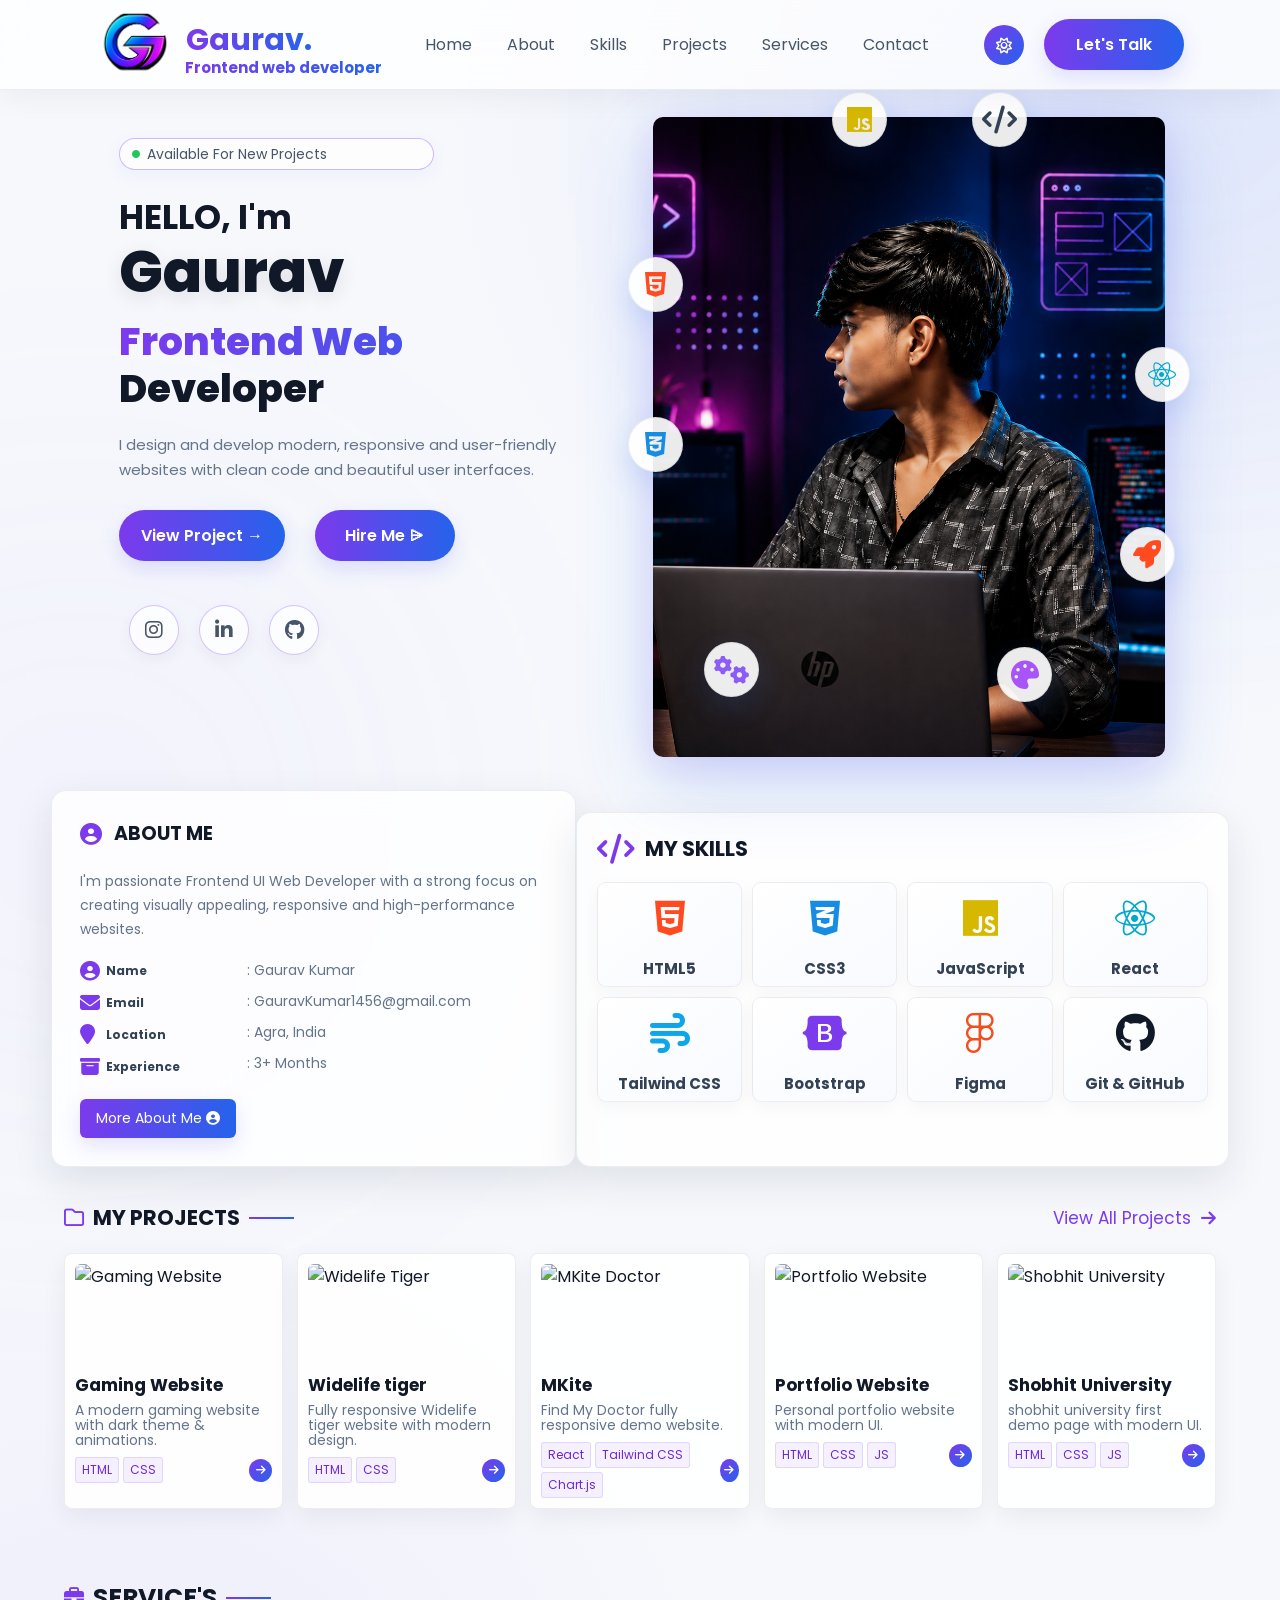
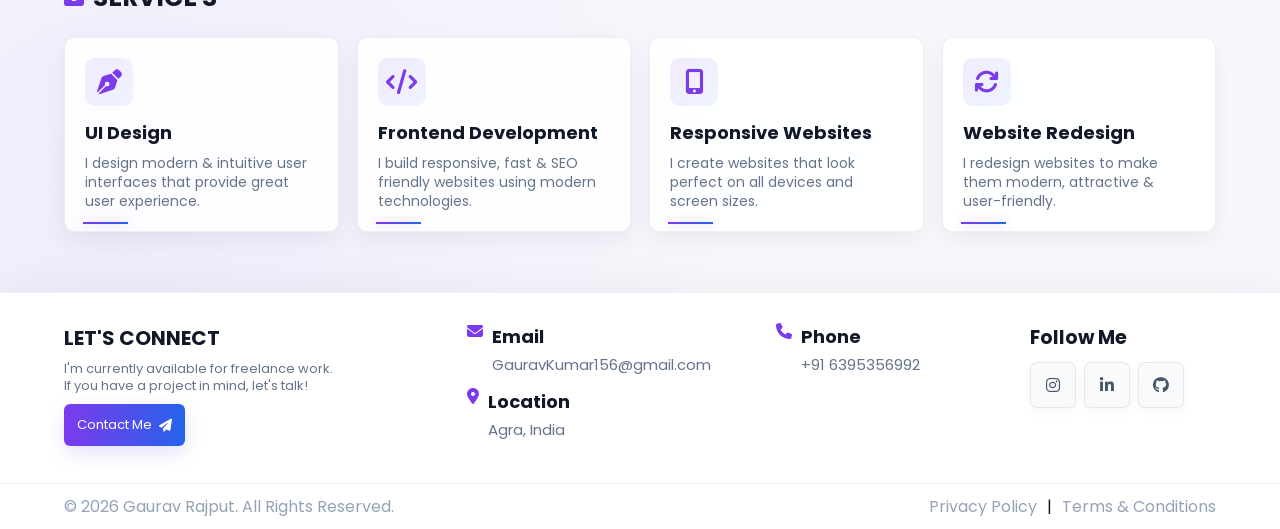
==== moon.html @ ec01df03 "GAURAV" ====
<!DOCTYPE html>
<html lang="en">

<head>
    <meta charset="UTF-8">

    <meta name="viewport" content="width=device-width, initial-scale=1.0">

    <title>moon</title>

    <!-- Font Awesome -->
    <link rel="stylesheet" href="https://cdnjs.cloudflare.com/ajax/libs/font-awesome/6.7.2/css/all.min.css">

    <!-- Google Font -->
    <link rel="preconnect" href="https://fonts.googleapis.com">
    <link rel="preconnect" href="https://fonts.gstatic.com" crossorigin>

    <link href="https://fonts.googleapis.com/css2?family=Poppins:wght@300;400;500;600;700;800&display=swap"
        rel="stylesheet">

    <!-- CSS -->
    <link rel="stylesheet" href="moon.css">

</head>

<body>


    <!-- ============= HEADER====================-->

    <header class="header">

        <!-- LOGO -->
        <a href="#home" class="logo">

            <img src="2be7cba1-7e4c-47fa-ab39-fce50b2ce277.png" class="gaurav">

            <span class="hhhh">Gaurav. <br><span style="font-size: 15px;position:absolute;margin-top: 5px;margin-left: -1px;">Frontend web developer</span>

        </a>

        <p class="pp"></p>
        <!-- DESKTOP NAV -->
        <nav class="navbar">

            <a href="#home">Home</a>
            <a href="#about">About</a>
            <a href="#skills">Skills</a>
            <a href="#projects">Projects</a>
            <a href="#services">Services</a>
            <a href="#contact">Contact</a>

        </nav>


        <!-- HEADER RIGHT -->
        <div class="header-right">

            <a class="moonfaa" href="index.html"><i class="fa-regular fa-sun"></i></a>

            <a class="hatbtn talk-btn" href="https://mail.google.com/mail/u/0/#sent?compose=new">
                Let's Talk
            </a>


            <!-- CSS ONLY MENU -->

            <input type="checkbox" id="menu-toggle">


            <label for="menu-toggle" class="menu-icon">

                <i class="fa-solid fa-bars"></i>

            </label>


            <!-- MOBILE MENU -->

            <div class="mobile-menu">

                <a href="#home">
                    <i class="fa-solid fa-house"></i>
                    <span class="mmm">Home</span>
                </a>

                <a href="#about">
                    <i class="fa-solid fa-user"></i>
                    <span class="mmm"> About</span>
                </a>

                <a href="#skills">
                    <i class="fa-solid fa-code"></i>
                    <span class="mmm">Skills</span>
                </a>

                <a href="#projects">
                    <i class="fa-solid fa-folder"></i>
                    <span class="mmm">Projects</span>
                </a>

                <a href="#services">
                    <i class="fa-solid fa-briefcase"></i>
                    <span class="mmm">Services</span>
                </a>

                <a href="#contact">
                    <i class="fa-solid fa-envelope"></i>
                    <span class="mmm">Contact</span>
                </a>

            </div>

        </div>

    </header>



    <!-- =====================================================
         MAIN
    ====================================================== -->

    <main>


        <!-- =================================================
             HERO
        ================================================== -->

        <section class="prob" id="home">

            <div class="hero-content">


                <div class="badge">

                    <i class="fa-solid fa-circle"></i>

                    Available For New Projects

                </div>


                <h2 class="hello">
                    HELLO, I'm
                </h2>


                <h1 class="hero-name">
                    Gaurav
                </h1>


                <h2 class="hero-role">
                    Frontend Web
                </h2>


                <h1 class="hero-developer">
                    Developer
                </h1>


                <p class="hero-description">

                    I design and develop modern, responsive
                    and user-friendly websites with clean code
                    and beautiful user interfaces.

                </p>


                <!-- BUTTONS -->

                <div class="two-btn">

                    <a href="#projects" class="talk-btn">

                        View Project →

                    </a>


                    <a href="#contact" class="talk-btn">

                        Hire Me ⩥

                    </a>

                </div>


                <!-- SOCIAL ICONS -->

                <div class="social-icons">


                    <a href="https://www.instagram.com/its__royal__rajput_56" target="_blank" rel="noopener"
                        aria-label="Instagram">

                        <i class="fa-brands fa-instagram"></i>

                    </a>


                    <a href="https://www.linkedin.com/in/gaurav-kumar-163bb2405" target="_blank" rel="noopener"
                        aria-label="LinkedIn">

                        <i class="fa-brands fa-linkedin-in"></i>

                    </a>


                    <a href="https://github.com/GauravaKumar56" target="_blank" rel="noopener" aria-label="GitHub">

                        <i class="fa-brands fa-github"></i>

                    </a>

                </div>

            </div>



            <!-- HERO IMAGE -->

            <div class="hero-image">

                <img src="ChatGPT Image Aug 6, 2026, 09_06_28 PM.png" alt="Gaurav">

                <div class="image-box">

                    <i class="fa-brands fa-html5 icon html"></i>

                    <i class="fa-brands fa-css3-alt icon css"></i>

                    <i class="fa-brands fa-js icon js"></i>

                    <i class="fa-brands fa-react icon react"></i>

                    <i class="fa-solid fa-code icon code"></i>

                    <i class="fa-solid fa-gears icon gear"></i>

                    <i class="fa-solid fa-rocket icon rocket"></i>

                    <i class="fa-solid fa-palette icon palette"></i>

                </div>

            </div>

        </section>



        <!-- =================================================
             ABOUT
        ================================================== -->

        <section class="about-section" id="about">


            <div class="about">

                <i class="fa fa-user-circle" aria-hidden="true">
                </i>

                <h2 style="font-size: 19px;">
                    ABOUT ME
                </h2>

            </div>


            <p class="about-description" style="font-size: 14px;">

                I'm passionate Frontend UI Web Developer with a
                strong focus on creating visually appealing,
                responsive and high-performance websites.

            </p>


            <div class="about-details">


                <!-- LABELS -->

                <div class="about-labels">


                    <div class="hh">

                        <i class="fa fa-user-circle"></i>

                        <h4>Name</h4>

                    </div>


                    <div class="hh">

                        <i class="fa fa-envelope"></i>

                        <h4>Email</h4>

                    </div>


                    <div class="hh">

                        <i class="fa fa-map-marker"></i>

                        <h4>Location</h4>

                    </div>


                    <div class="hh">

                        <i class="fa fa-archive"></i>

                        <h4>Experience</h4>

                    </div>

                </div>



                <!-- VALUES -->

                <div class="about-values">

                    <p style="font-size: 14px; margin-left: 10px;">: Gaurav Kumar</p>

                    <p style="font-size: 14px; margin-left: 10px;">: GauravKumar1456@gmail.com</p>

                    <p style="font-size: 14px; margin-left: 10px;">: Agra, India</p>

                    <p style="font-size: 14px; margin-left: 10px;">: 3+ Months</p>

                </div>

            </div>


            <button class="btnpp">

                More About Me

                <i class="fa fa-user-circle" aria-hidden="true">
                </i>

            </button>

        </section>



        <!-- =================================================
             SKILLS
        ================================================== -->

        <section class="skills-section" id="skills">


            <div class="skills-title">

                <i class="fa-solid fa-code"></i>

                <h2>
                    MY SKILLS
                </h2>

            </div>


            <div class="skills-grid">


                <!-- HTML -->

                <div class="skill-card">

                    <div class="skill-logo html">

                        <i class="fa-brands fa-html5"></i>

                    </div>

                    <h3>HTML5</h3>

                </div>



                <!-- CSS -->

                <div class="skill-card">

                    <div class="skill-logo css">

                        <i class="fa-brands fa-css3-alt"></i>

                    </div>

                    <h3>CSS3</h3>

                </div>



                <!-- JAVASCRIPT -->

                <div class="skill-card">

                    <div class="skill-logo javascript">

                        <i class="fa-brands fa-js"></i>

                    </div>

                    <h3>JavaScript</h3>

                </div>



                <!-- REACT -->

                <div class="skill-card">

                    <div class="skill-logo reactss">

                        <i class="fa-brands fa-react"></i>

                    </div>

                    <h3>React</h3>

                </div>



                <!-- TAILWIND -->

                <div class="skill-card">

                    <div class="skill-logo tailwind">

                        <i class="fa-solid fa-wind"></i>

                    </div>

                    <h3>Tailwind CSS</h3>

                </div>



                <!-- BOOTSTRAP -->

                <div class="skill-card">

                    <div class="skill-logo bootstrap">

                        <i class="fa-brands fa-bootstrap"></i>

                    </div>

                    <h3>Bootstrap</h3>

                </div>



                <!-- FIGMA -->

                <div class="skill-card">

                    <div class="skill-logo figma">

                        <i class="fa-brands fa-figma"></i>

                    </div>

                    <h3>Figma</h3>

                </div>



                <!-- GITHUB -->

                <div class="skill-card">

                    <div class="skill-logo github">

                        <i class="fa-brands fa-github"></i>

                    </div>

                    <h3>Git &amp; GitHub</h3>

                </div>

            </div>

        </section>



        <!-- =================================================
             PROJECTS
        ================================================== -->

        <section class="projects-section" id="projects">


            <div class="projects-header">


                <div class="projects-title">

                    <i class="fa-regular fa-folder"></i>

                    <h2>
                        MY PROJECTS
                    </h2>

                    <span></span>

                </div>


                <a href="#" class="view-all">

                    View All Projects

                    <i class="fa-solid fa-arrow-right"></i>

                </a>

            </div>



            <div class="projects-container">


                <!-- PROJECT 1 -->

                <div class="project-card">

                    <div class="project-image">

                        <img src="gaming.jpg" alt="Gaming Website">

                    </div>

                    <h3>
                        Gaming Website
                    </h3>

                    <p>
                        A modern gaming website with dark
                        theme &amp; animations.
                    </p>


                    <div class="project-footer">

                        <div class="project-tags">

                            <span>HTML</span>
                            <span>CSS</span>

                        </div>


                        <a href="#" class="project-btn">

                            <i class="fa-solid fa-arrow-right"></i>

                        </a>

                    </div>

                </div>



                <!-- PROJECT 2 -->

                <div class="project-card">

                    <div class="project-image">

                        <img src="WidelifeTiger.jpg" alt="Widelife Tiger">

                    </div>

                    <h3>
                        Widelife tiger
                    </h3>

                    <p>
                        Fully responsive Widelife tiger website with modern
                        design.
                    </p>


                    <div class="project-footer">

                        <div class="project-tags">

                            <span>HTML</span>
                            <span>CSS</span>

                        </div>


                        <a href="#" class="project-btn">

                            <i class="fa-solid fa-arrow-right"></i>

                        </a>

                    </div>

                </div>



                <!-- PROJECT 3 -->

                <div class="project-card">

                    <div class="project-image">

                        <img src="admin.jpg" alt="  MKite Doctor">

                    </div>

                    <h3>
                        MKite
                    </h3>

                    <p>
                        Find My Doctor fully responsive demo website.
                    </p>


                    <div class="project-footer">

                        <div class="project-tags">

                            <span>React</span>
                            <span>Tailwind CSS</span>
                            <span>Chart.js</span>

                        </div>


                        <a href="#" class="project-btn">

                            <i class="fa-solid fa-arrow-right"></i>

                        </a>

                    </div>

                </div>



                <!-- PROJECT 4 -->

                <div class="project-card">

                    <div class="project-image">

                        <img src="portfolio.jpg" alt="Portfolio Website">

                    </div>

                    <h3>
                        Portfolio Website
                    </h3>

                    <p>
                        Personal portfolio website
                        with modern UI.
                    </p>


                    <div class="project-footer">

                        <div class="project-tags">

                            <span>HTML</span>
                            <span>CSS</span>
                            <span>JS</span>

                        </div>


                        <a href="#" class="project-btn">

                            <i class="fa-solid fa-arrow-right"></i>

                        </a>

                    </div>

                </div>



                <!-- PROJECT 5 -->

                <div class="project-card">

                    <div class="project-image">

                        <img src="landing.jpg" alt="Shobhit University">

                    </div>

                    <h3>
                        Shobhit University
                    </h3>

                    <p>
                        shobhit university first demo page with modern UI.
                    </p>


                    <div class="project-footer">

                        <div class="project-tags">

                            <span>HTML</span>
                            <span>CSS</span>
                            <span>JS</span>

                        </div>


                        <a href="#" class="project-btn">

                            <i class="fa-solid fa-arrow-right"></i>

                        </a>

                    </div>

                </div>

            </div>

        </section>



        <!-- =================================================
             SERVICES
        ================================================== -->

        <section class="services-section" id="services">


            <div class="section-heading">

                <i class="fa-solid fa-briefcase"></i>

                <h2>
                    SERVICE'S
                </h2>

                <span></span>

            </div>



            <div class="services-grid">


                <!-- SERVICE 1 -->

                <div class="service-card">

                    <div class="service-icon">

                        <i class="fa-solid fa-pen-nib"></i>

                    </div>

                    <h3>
                        UI Design
                    </h3>

                    <p>
                        I design modern &amp; intuitive user
                        interfaces that provide great
                        user experience.
                    </p>

                </div>



                <!-- SERVICE 2 -->

                <div class="service-card">

                    <div class="service-icon">

                        <i class="fa-solid fa-code"></i>

                    </div>

                    <h3>
                        Frontend Development
                    </h3>

                    <p>
                        I build responsive, fast &amp; SEO
                        friendly websites using modern
                        technologies.
                    </p>

                </div>



                <!-- SERVICE 3 -->

                <div class="service-card">

                    <div class="service-icon">

                        <i class="fa-solid fa-mobile-screen-button"></i>

                    </div>

                    <h3>
                        Responsive Websites
                    </h3>

                    <p>
                        I create websites that look perfect
                        on all devices and screen sizes.
                    </p>

                </div>



                <!-- SERVICE 4 -->

                <div class="service-card">

                    <div class="service-icon">

                        <i class="fa-solid fa-arrows-rotate"></i>

                    </div>

                    <h3>
                        Website Redesign
                    </h3>

                    <p>
                        I redesign websites to make them
                        modern, attractive &amp; user-friendly.
                    </p>

                </div>

            </div>

        </section>

    </main>



    <!-- =====================================================
         FOOTER
    ====================================================== -->

    <footer class="footer" id="contact">


        <div class="footer-container">


            <!-- ABOUT -->

            <div class="footer-about">

                <h3>
                    LET'S CONNECT
                </h3>

                <p>

                    I'm currently available for freelance work.

                    <br>

                    If you have a project in mind, let's talk!

                </p>


                <a href="mailto:GauravKumar0056@gmail.com" class="contact-btn">

                    Contact Me

                    <i class="fa-solid fa-paper-plane"></i>

                </a>

            </div>



            <!-- EMAIL + LOCATION -->

            <div class="footer-info">


                <div class="footer-item">

                    <i class="fa-solid fa-envelope"></i>

                    <div>

                        <h4>
                            Email
                        </h4>

                        <p>
                            GauravKumar156@gmail.com
                        </p>

                    </div>

                </div>



                <div class="footer-item">

                    <i class="fa-solid fa-location-dot"></i>

                    <div>

                        <h4>
                            Location
                        </h4>

                        <p>
                            Agra, India
                        </p>

                    </div>

                </div>

            </div>



            <!-- PHONE -->

            <div class="footer-info">

                <div class="footer-item">

                    <i class="fa-solid fa-phone"></i>

                    <div>

                        <h4>
                            Phone
                        </h4>

                        <p>
                            +91 6395356992
                        </p>

                    </div>

                </div>

            </div>



            <!-- SOCIAL -->

            <div class="footer-social">

                <h4>
                    Follow Me
                </h4>


                <div class="social-links">


                    <a href="https://www.instagram.com/its__royal__rajput_56" target="_blank" rel="noopener"
                        aria-label="Instagram">

                        <i class="fa-brands fa-instagram"></i>

                    </a>


                    <a href="https://www.linkedin.com/in/gaurav-kumar-163bb2405" target="_blank" rel="noopener"
                        aria-label="LinkedIn">

                        <i class="fa-brands fa-linkedin-in"></i>

                    </a>


                    <a href="https://github.com/GauravaKumar56" target="_blank" rel="noopener" aria-label="GitHub">

                        <i class="fa-brands fa-github"></i>

                    </a>

                </div>

            </div>

        </div>



        <!-- FOOTER BOTTOM -->

        <div class="footer-bottom">

            <p>
                © 2026 Gaurav Rajput. All Rights Reserved.
            </p>


            <div>

                <a href="#">
                    Privacy Policy
                </a>

                <span>|</span>

                <a href="#">
                    Terms &amp; Conditions
                </a>

            </div>

        </div>

    </footer>


</body>

</html>
---- moon.css ----
/* =========================================================
    RESET
 ========================================================= */

* {
    margin: 0;
    padding: 0;
    box-sizing: border-box;
    font-family: "Poppins", sans-serif;
}

html {
    scroll-behavior: smooth;
}

body {
    width: 100%;
    min-width: 0;
    overflow-x: hidden;
    margin-top: 90px;

    background:
        radial-gradient(
            circle at 85% 5%,
            rgba(99, 102, 241, 0.10),
            transparent 28%
        ),
        radial-gradient(
            circle at 10% 85%,
            rgba(139, 92, 246, 0.08),
            transparent 28%
        ),
        #f6f8fc;

    color: #111827;
}


/* =========================================================
   PREMIUM BACKGROUND GLOW
 ========================================================= */

body::before {
    content: "";

    position: fixed;

    width: 500px;
    height: 500px;

    background: #60a5fa;

    filter: blur(180px);

    opacity: .12;

    top: -180px;
    right: -150px;

    z-index: -1;

    pointer-events: none;
}

body::after {
    content: "";

    position: fixed;

    width: 400px;
    height: 400px;

    background: #a78bfa;

    filter: blur(180px);

    opacity: .10;

    left: -120px;
    bottom: -120px;

    z-index: -1;

    pointer-events: none;
}


/* =========================================================
   HEADER
 ========================================================= */

header,
.header {
    width: 100%;
    height: 90px;

    display: flex;
    align-items: center;

    position: fixed;

    top: 0;
    left: 0;

    padding: 0 7.5%;

    background: rgba(255, 255, 255, .78);

    backdrop-filter: blur(22px);
    -webkit-backdrop-filter: blur(22px);

    border-bottom:
        1px solid rgba(15, 23, 42, .07);

    box-shadow:
        0 8px 30px rgba(15, 23, 42, .05);

    z-index: 9999;
}


/* =========================================================
   LOGO
 ========================================================= */

.logo {
    display: flex;
    align-items: center;
    flex-shrink: 0;
    text-decoration: none;
}

.logo img {
    width: 80px;
    height: 80px;
    object-fit: contain;
    border-radius: 50%;
    display: block;
}

.logo h2,
.logo span {
    margin-left: 10px;
    margin-top: -10px;

    font-size: 30px;
    font-weight: 700;

    line-height: 1;

    white-space: nowrap;

    background:
        linear-gradient(
            90deg,
            #7c3aed,
            #2563eb
        );

    -webkit-background-clip: text;
    -webkit-text-fill-color: transparent;
}


/* =========================================================
   DEVELOPER TEXT
 ========================================================= */

.developer-text {
    position: absolute;

    left: calc(7.5% + 70px);
    top: 54px;

    color: #475569;

    font-size: 17px;

    line-height: 1;

    white-space: nowrap;
}


/* =========================================================
   NAVIGATION
 ========================================================= */

header nav,
.navbar {
    display: flex;
    align-items: center;

    gap: 35px;

    margin-left: auto;
    margin-right: 55px;
}

header nav a,
.navbar a {
    color: #475569;

    text-decoration: none;

    font-size: 16px;

    white-space: nowrap;

    transition: .3s;
}

header nav a:hover,
.navbar a:hover {
    color: #7c3aed;
}


/* =========================================================
   NAV RIGHT
 ========================================================= */

.nav-btn,
.header-right {
    display: flex;
    align-items: center;

    gap: 20px;

    flex-shrink: 0;
}

.header-right i {
    padding: 20px;
}


/* =========================================================
   THEME ICON
 ========================================================= */

.theme-icon {
    width: 30px;
    height: 30px;

    display: flex;
    align-items: center;
    justify-content: center;

    color: #fff;

    background:
        linear-gradient(
            135deg,
            #7c3aed,
            #2563eb
        );

    border-radius: 50%;

    cursor: pointer;

    box-shadow:
        0 6px 18px rgba(99, 102, 241, .25);
}

.fa-sun {
     background:
        linear-gradient(
            135deg,
            #7c3aed,
            #2563eb
        );
        
    border-radius: 50%;
height: 6px;
width: 6px;
    cursor: pointer;
   
    display: flex;
    align-items: center;
    justify-content: center;
    color: white;

}

.moonfaa{
 text-decoration: none;
}


/* =========================================================
   BUTTON
 ========================================================= */

.talk-btn {
    display: inline-flex;

    align-items: center;
    justify-content: center;

    padding: 13px 25px;

    min-width: 140px;

    border-radius: 40px;

    background:
        linear-gradient(
            90deg,
            #7c3aed,
            #2563eb
        );

    color: #fff;

    text-decoration: none;

    font-weight: 600;

    cursor: pointer;

    box-shadow:
        0 8px 20px rgba(99, 102, 241, .18);

    transition:
        transform .35s ease,
        box-shadow .35s ease;
}

.talk-btn:hover {
    transform: translateY(-3px);

    box-shadow:
        0 12px 30px rgba(99, 102, 241, .28);
}


/* =========================================================
   MENU TOGGLE
 ========================================================= */

#menu-toggle {
    display: none;
}


/* =========================================================
   HAMBURGER
 ========================================================= */

.menu-icon {
    display: none;

    width: 34px;
    height: 34px;

    align-items: center;
    justify-content: center;

    color: #334155;

    background: #fff;

    border:
        1px solid rgba(15, 23, 42, .10);

    border-radius: 8px;

    cursor: pointer;

    font-size: 16px;

    box-shadow:
        0 5px 15px rgba(15, 23, 42, .06);

    transition: .3s;
}

.menu-icon:hover {
    color: #7c3aed;

    border-color:
        rgba(124, 58, 237, .30);
}


/* =========================================================
   MOBILE MENU
 ========================================================= */

.mobile-menu {
    display: none;
}


/* =========================================================
   HERO
 ========================================================= */

.prob {
    position: relative;

    width: 100%;

    height: 700px;
    min-height: 700px;

    padding: 92px 7.5% 0;

    overflow: visible;
}

.hero-content {
    position: absolute;

    left: 9.3%;
    top: 48px;

    width: 500px;

    z-index: 5;
}


/* =========================================================
   BADGE
 ========================================================= */

.badge {
    width: 315px;
    height: 32px;

    display: flex;
    align-items: center;

    gap: 7px;

    padding: 0 12px;

    border:
        1px solid rgba(124, 58, 237, .35);

    border-radius: 20px;

    color: #475569;

    background:
        rgba(255, 255, 255, .75);

    box-shadow:
        0 5px 18px rgba(99, 102, 241, .06);

    font-size: 14px;
}

.badge i {
    color: #22c55e;

    font-size: 8px;
}


/* =========================================================
   HERO TEXT
 ========================================================= */

.hero-content .hello {
    margin: 28px 0 0;

    color: #111827;

    font-size: 34px;

    line-height: 1.15;

    font-weight: 700;
}

.hero-content .hero-name {
    margin: 5px 0 0;

    color: #111827;

    font-size: 58px;

    line-height: 1.05;

    font-weight: 800;

    text-shadow:
        0 5px 20px rgba(15, 23, 42, .10);
}

.hero-content .hero-role {
    margin: 18px 0 0;

    font-size: 39px;

    line-height: 1.1;

    font-weight: 800;

    background:
        linear-gradient(
            90deg,
            #7c3aed,
            #2563eb
        );

    -webkit-background-clip: text;
    -webkit-text-fill-color: transparent;
}

.hero-content .hero-developer {
    margin: 4px 0 0;

    color: #111827;

    font-size: 39px;

    line-height: 1.1;

    font-weight: 800;
}

.hero-content .hero-description {
    margin: 22px 0 0;

    max-width: 490px;

    color: #64748b;

    font-size: 15px;

    line-height: 1.65;
}


/* =========================================================
   HERO BUTTONS
 ========================================================= */

.two-btn {
    display: flex;

    align-items: center;

    gap: 30px;

    margin-top: 28px;
}

.two-btn a,
.two-btn button {
    padding: 13px 22px;

    border-radius: 30px;
}


/* =========================================================
   SOCIAL ICONS
 ========================================================= */

.social-icons {
    display: flex;

    gap: 20px;

    margin: 44px 10px 0;
}

.social-icons a {
    width: 50px;
    height: 50px;

    display: flex;

    align-items: center;
    justify-content: center;

    border:
        1.5px solid rgba(124, 58, 237, .30);

    border-radius: 50%;

    color: #475569;

    background:
        rgba(255, 255, 255, .75);

    text-decoration: none;

    font-size: 20px;

    box-shadow:
        0 5px 15px rgba(15, 23, 42, .05);

    transition: .3s;
}

.social-icons a:hover {
    color: #fff;

    background:
        linear-gradient(
            135deg,
            #7c3aed,
            #2563eb
        );

    border-color: transparent;

    transform: translateY(-5px);

    box-shadow:
        0 10px 25px rgba(99, 102, 241, .30);
}


/* =========================================================
   HERO IMAGE
 ========================================================= */

.hero-image {
    position: absolute;

    right: 9%;
    top: 27px;

    width: 40%;
    max-width: 713px;

    height: 640px;

    z-index: 2;

    overflow: visible;
}

.hero-image > img {
    display: block;

    width: 100%;
    height: 100%;

    object-fit: cover;

    border-radius: 10px;

    box-shadow:
        0 25px 80px rgba(37, 99, 235, .20),
        0 10px 35px rgba(124, 58, 237, .12);
}


/* =========================================================
   FLOATING ICON BOX
 ========================================================= */

.hero-image .image-box {
    position: absolute;

    inset: 0;

    width: 100%;
    height: 100%;

    margin: 0;

    pointer-events: none;

    z-index: 3;
}

.hero-image .image-box .icon {
    position: absolute;

    width: 55px;
    height: 55px;

    display: flex;

    align-items: center;
    justify-content: center;

    margin: 0;

    background:
        rgba(255, 255, 255, .92);

    border:
        1px solid rgba(15, 23, 42, .08);

    border-radius: 50%;

    box-shadow:
        0 10px 30px rgba(37, 99, 235, .16);

    font-size: 28px;

    animation:
        float 3s ease-in-out infinite;
}

.hero-image .image-box .html {
    top: 140px;
    left: -25px;

    color: #ff4b1f;
}

.hero-image .image-box .css {
    top: 300px;
    left: -25px;

    color: #168de2;
}

.hero-image .image-box .js {
    top: -25px;
    left: 35%;

    color: #d6b800;
}

.hero-image .image-box .code {
    top: -25px;
    right: 27%;

    color: #334155;
}

.hero-image .image-box .react {
    top: 230px;
    right: -25px;

    color: #00a8cc;

    animation:
        rotate 8s linear infinite;
}

.hero-image .image-box .rocket {
    top: 410px;
    right: -10px;

    color: #ff4b1f;
}

.hero-image .image-box .gear {
    bottom: 60px;
    left: 10%;

    color: #8b5cf6;

    animation:
        spin 8s linear infinite;
}

.hero-image .image-box .palette {
    bottom: 55px;
    right: 22%;

    color: #a855f7;
}


/* =========================================================
   ANIMATIONS
 ========================================================= */

@keyframes float {

    0%,
    100% {
        transform: translateY(0);
    }

    50% {
        transform: translateY(-12px);
    }
}

@keyframes rotate {
    from {
        transform: rotate(0deg);
    }

    to {
        transform: rotate(360deg);
    }
}

@keyframes spin {
    from {
        transform: rotate(0deg);
    }

    to {
        transform: rotate(-360deg);
    }
}


/* =========================================================
   ABOUT SECTION
 ========================================================= */

.about-section {
    width: 80%;
    max-width: 650px;

    margin: 0 0 40px 5%;

    padding: 25px;

    background:
        rgba(255, 255, 255, .82);

    border:
        1px solid rgba(15, 23, 42, .07);

    border-radius: 15px;

    box-shadow:
        0 15px 40px rgba(30, 41, 59, .10);

    backdrop-filter: blur(15px);
}

.about {
    display: flex;

    align-items: center;

    gap: 10px;

    margin-bottom: 15px;
}

.about i {
    color: #7c3aed;
}

.about h2 {
    color: #111827;

    font-size: 28px;
}

.about-description {
    color: #64748b;

    font-size: 19px;

    line-height: 20px;

    margin-bottom: 20px;
}


/* =========================================================
   ABOUT DETAILS
 ========================================================= */

.about-details {
    display: grid;

    grid-template-columns:
        130px 1fr;

    gap: 10px;
}

.about-labels {
    display: flex;

    flex-direction: column;

    gap: 13px;
}

.about-labels div {
    display: flex;

    align-items: center;

    gap: 7px;

    color: #334155;
}

.hh {
    font-size: 20px;
}

.about-labels i {
    color: #7c3aed;
}

.about-values {
    display: flex;

    flex-direction: column;

    gap: 13px;

    color: #64748b;

    font-size: 27px;
}

.about-values p {
    margin: 0;
}


/* =========================================================
   ABOUT BUTTON
 ========================================================= */

.btnpp {
    margin-top: 20px;

    padding: 11px 15px;

    border: none;

    background:
        linear-gradient(
            90deg,
            #7c3aed,
            #2563eb
        );

    color: #fff;

    border-radius: 6px;

    font-size: 14px;

    cursor: pointer;

    box-shadow:
        0 8px 20px rgba(99, 102, 241, .18);

    transition: .2s ease;
}

.btnpp:hover {
    transform: translateY(-3px);

    box-shadow:
        0 12px 25px rgba(99, 102, 241, .25);
}


/* =========================================================
   SKILLS SECTION
 ========================================================= */

.skills-section {
    width: 90%;

    margin: 40px auto;

    padding: 22px;

    background:
        rgba(255, 255, 255, .82);

    border:
        1px solid rgba(15, 23, 42, .07);

    border-radius: 15px;

    box-shadow:
        0 15px 40px rgba(30, 41, 59, .10);

    backdrop-filter: blur(15px);
}

.skills-title {
    display: flex;

    align-items: center;

    gap: 10px;

    margin-bottom: 18px;
}

.skills-title i {
    color: #7c3aed;

    font-size: 30px;
}

.skills-title h2 {
    color: #111827;

    font-size: 21px;
}

.skills-grid {
    display: grid;

    grid-template-columns:
        repeat(4, 1fr);

    gap: 12px;
}

.skill-card {
    min-height: 115px;

    display: flex;

    flex-direction: column;

    align-items: center;
    justify-content: center;

    gap: 8px;

    background:
        linear-gradient(
            145deg,
            #ffffff,
            #f8faff
        );

    border:
        1px solid rgba(15, 23, 42, .07);

    border-radius: 9px;

    box-shadow:
        0 5px 18px rgba(15, 23, 42, .04);

    transition: .3s;
}

.skill-card:hover {
    transform: translateY(-6px);

    border-color:
        rgba(124, 58, 237, .35);

    box-shadow:
        0 15px 30px rgba(99, 102, 241, .12);
}

.skill-logo {
    font-size: 40px;
}

.skill-card h3 {
    color: #334155;

    font-size: 15px;
}


/* =========================================================
   SKILL COLORS
 ========================================================= */

.skill-logo.html {
    color: #ff4b1f;
}

.skill-logo.css {
    color: #168de2;
}

.skill-logo.javascript {
    color: #d6b800;
}

.skill-logo.reactss {
    color: #00a8cc;
}

.skill-logo.tailwind {
    color: #0ea5e9;
}

.skill-logo.bootstrap {
    color: #7c3aed;
}

.skill-logo.figma {
    color: #f24e1e;
}

.skill-logo.github {
    color: #111827;
}


/* =========================================================
   PROJECTS
 ========================================================= */

.projects-section {
    width: 100%;

    padding: 35px 5%;
}

.projects-header {
    display: flex;

    align-items: center;
    justify-content: space-between;

    margin-bottom: 20px;
}

.projects-title {
    display: flex;

    align-items: center;

    gap: 9px;
}

.projects-title i {
    color: #7c3aed;

    font-size: 20px;
}

.projects-title h2 {
    color: #111827;

    font-size: 21px;
}

.projects-title span {
    width: 45px;
    height: 2px;

    background:
        linear-gradient(
            90deg,
            #7c3aed,
            #2563eb
        );
}

.view-all {
    color: #7c3aed;

    text-decoration: none;

    font-size: 17px;
}

.view-all i {
    margin-left: 5px;
}


/* =========================================================
   PROJECT GRID
 ========================================================= */

.projects-container {
    display: grid;

    grid-template-columns:
        repeat(5, 1fr);

    gap: 14px;
}

.project-card {
    min-width: 0;

    padding: 10px;

    background:
        rgba(255, 255, 255, .88);

    border:
        1px solid rgba(15, 23, 42, .07);

    border-radius: 8px;

    overflow: hidden;

    box-shadow:
        0 8px 25px rgba(15, 23, 42, .06);

    transition: .3s;
}

.project-card:hover {
    transform: translateY(-5px);

    border-color:
        rgba(124, 58, 237, .35);

    box-shadow:
        0 15px 35px rgba(99, 102, 241, .12);
}

.project-image {
    width: 100%;
    height: 100px;

    overflow: hidden;

    border-radius: 6px;
}

.project-image img {
    width: 100%;
    height: 100%;

    object-fit: cover;

    display: block;

    transition: .4s;
}

.project-card:hover img {
    transform: scale(1.08);
}

.project-card h3 {
    color: #111827;

    font-size: 17px;

    margin-top: 8px;

    margin-bottom: 5px;
}

.project-card p {
    color: #64748b;

    font-size: 14px;

    line-height: 15px;

    min-height: 30px;
}

.project-footer {
    display: flex;

    align-items: center;
    justify-content: space-between;

    margin-top: 9px;
}

.project-tags {
    display: flex;

    gap: 4px;

    flex-wrap: wrap;
}

.project-tags span {
    padding: 3px 6px;

    color: #6d28d9;

    background:
        rgba(124, 58, 237, .07);

    border:
        1px solid rgba(124, 58, 237, .15);

    border-radius: 3px;

    font-size: 12px;
}

.project-btn {
    width: 23px;
    height: 23px;

    display: flex;

    align-items: center;
    justify-content: center;

    border-radius: 50%;

    color: #fff;

    background:
        linear-gradient(
            135deg,
            #7c3aed,
            #2563eb
        );

    text-decoration: none;

    font-size: 11px;
}


/* =========================================================
   SERVICES
 ========================================================= */

.services-section {
    width: 100%;

    padding: 35px 5%;
}

.section-heading {
    display: flex;

    align-items: center;

    gap: 9px;

    margin-bottom: 20px;
}

.section-heading i {
    color: #7c3aed;

    font-size: 20px;
}

.section-heading h2 {
    color: #111827;

    font-size: 25px;
}

.section-heading span {
    width: 45px;
    height: 2px;

    background:
        linear-gradient(
            90deg,
            #7c3aed,
            #2563eb
        );
}

.services-grid {
    display: grid;

    grid-template-columns:
        repeat(4, 1fr);

    gap: 18px;
}

.service-card {
    position: relative;

    min-height: 180px;

    padding: 20px;

    background:
        rgba(255, 255, 255, .88);

    border:
        1px solid rgba(15, 23, 42, .07);

    border-radius: 10px;

    overflow: hidden;

    box-shadow:
        0 8px 25px rgba(15, 23, 42, .06);

    transition: .3s;
}

.service-card:hover {
    transform: translateY(-5px);

    border-color:
        rgba(124, 58, 237, .35);

    box-shadow:
        0 18px 40px rgba(99, 102, 241, .13);
}

.service-card::after {
    content: "";

    position: absolute;

    left: 18px;
    bottom: 7px;

    width: 45px;
    height: 2px;

    background:
        linear-gradient(
            90deg,
            #7c3aed,
            #2563eb
        );

    box-shadow:
        0 0 10px rgba(124, 58, 237, .35);
}

.service-icon {
    width: 48px;
    height: 48px;

    display: flex;

    align-items: center;
    justify-content: center;

    margin-bottom: 13px;

    color: #7c3aed;

    background:
        linear-gradient(
            135deg,
            rgba(124, 58, 237, .10),
            rgba(59, 130, 246, .08)
        );

    border-radius: 10px;

    font-size: 25px;
}

.service-card h3 {
    color: #111827;

    font-size: 18px;

    margin-bottom: 8px;
}

.service-card p {
    color: #64748b;

    font-size: 14px;

    line-height: 19px;
}


/* =========================================================
   FOOTER
 ========================================================= */

.footer {
    width: 100%;

    margin-top: 25px;

    background: #ffffff;

    border-top:
        1px solid rgba(15, 23, 42, .07);

    box-shadow:
        0 -10px 35px rgba(15, 23, 42, .04);
}

.footer-container {
    display: grid;

    grid-template-columns:
        2fr 1.5fr 1.2fr 1fr;

    gap: 30px;

    padding: 30px 5%;
}

.footer-about h3 {
    color: #111827;

    font-size: 20px;

    margin-bottom: 7px;
}

.footer-about p {
    color: #64748b;

    font-size: 13px;

    line-height: 17px;

    margin-bottom: 10px;
}

.contact-btn {
    display: inline-flex;

    align-items: center;

    gap: 7px;

    padding: 11px 13px;

    color: #fff;

    text-decoration: none;

    border-radius: 6px;

    background:
        linear-gradient(
            90deg,
            #7c3aed,
            #2563eb
        );

    font-size: 13px;

    box-shadow:
        0 7px 18px rgba(99, 102, 241, .18);

    transition: .3s;
}

.contact-btn:hover {
    transform: translateY(-3px);
}

.footer-item {
    display: flex;

    gap: 9px;

    margin-bottom: 12px;
}

.footer-item > i {
    color: #7c3aed;
}

.footer-item h4 {
    color: #111827;

    font-size: 18px;

    margin-bottom: 3px;
}

.footer-item p {
    color: #64748b;

    font-size: 15px;

    word-break: break-word;
}

.footer-social h4 {
    color: #111827;

    font-size: 19px;

    margin-bottom: 10px;
}

.social-links {
    display: flex;

    gap: 8px;
}

.social-links a {
    width: 46px;
    height: 46px;

    display: flex;

    align-items: center;
    justify-content: center;

    color: #475569;

    background: #f8fafc;

    border:
        1px solid rgba(15, 23, 42, .08);

    border-radius: 7px;

    text-decoration: none;

    box-shadow:
        0 4px 12px rgba(15, 23, 42, .04);

    transition: .3s;
}

.social-links a:hover {
    color: #fff;

    background:
        linear-gradient(
            135deg,
            #7c3aed,
            #2563eb
        );

    border-color: transparent;

    transform: translateY(-3px);
}

.footer-bottom {
    display: flex;

    align-items: center;
    justify-content: space-between;

    padding: 10px 5%;

    border-top:
        1px solid rgba(15, 23, 42, .06);
}

.footer-bottom p,
.footer-bottom a {
    color: #94a3b8;

    font-size: 16px;

    text-decoration: none;
}

.footer-bottom div {
    display: flex;

    gap: 10px;
}


/* =========================================================
   DESKTOP ABOUT + SKILLS
 ========================================================= */

@media (min-width: 701px) {

    .about-section {
        width: 41%;

        min-height: 355px;

        margin: 0 0 0 4%;

        padding: 28px;

        background:
            rgba(255, 255, 255, .82);

        border:
            1px solid rgba(15, 23, 42, .07);

        border-radius: 15px;

        box-shadow:
            0 15px 40px rgba(30, 41, 59, .10);
    }

    .about-section > .about {
        margin: 0;

        display: flex;

        align-items: center;

        gap: 12px;
    }

    .about-section > .about i {
        color: #7c3aed;

        font-size: 22px;
    }

    .about-section > .about h2 {
        color: #111827;

        font-size: 22px;
    }

    .about-section .about-description {
        margin: 22px 0 20px;

        color: #64748b;

        font-size: 13px;

        line-height: 1.7;

        max-width: 600px;
    }

    .about-section .about-details {
        display: flex;

        gap: 22px;

        align-items: flex-start;
    }

    .about-section .about-labels,
    .about-section .about-values {
        display: flex;

        flex-direction: column;

        gap: 12px;
    }

    .about-section .about-labels > div {
        display: flex;

        align-items: center;

        gap: 10px;

        min-width: 135px;
    }

    .about-section .about-labels i {
        color: #7c3aed;

        width: 16px;
    }

    .about-section .about-labels h4 {
        margin: 0;

        font-size: 12px;

        color: #334155;
    }

    .about-section .about-values p {
        margin: 0;

        color: #64748b;

        font-size: 12px;

        line-height: 1.35;

        white-space: nowrap;
    }

    .about-section .btnpp {
        margin: 22px 0 0;

        padding: 9px 14px;

        width: 156px;

        border: none;

        border-radius: 6px;

        background:
            linear-gradient(
                90deg,
                #7c3aed,
                #2563eb
            );

        color: #fff;
    }


    /* =====================================================
       SKILLS RIGHT SIDE
    ===================================================== */

    .skills-section {
        width: 51%;

        height: 355px;

        margin: -355px 4% 0 auto;

        padding: 20px;

        background:
            rgba(255, 255, 255, .82);

        border:
            1px solid rgba(15, 23, 42, .07);

        border-radius: 15px;

        box-shadow:
            0 15px 40px rgba(30, 41, 59, .10);
    }

    .skills-grid {
        display: grid;

        grid-template-columns:
            repeat(4, 1fr);

        gap: 10px;
    }

    .skill-card {
        min-height: 105px;
    }
}


/* =========================================================
   SKILL MOBILE ANIMATION
 ========================================================= */

@keyframes skillSlider {

    0% {
        opacity: 0;

        transform:
            translateX(30px);
    }

    5% {
        opacity: 1;

        transform:
            translateX(0);
    }

    11% {
        opacity: 1;

        transform:
            translateX(0);
    }

    16% {
        opacity: 0;

        transform:
            translateX(-30px);
    }

    100% {
        opacity: 0;
    }
}


/* =========================================================
   PROJECT MOBILE ANIMATION
 ========================================================= */

@keyframes projectSlider {

    0% {
        opacity: 0;

        transform:
            translateX(30px);
    }

    5% {
        opacity: 1;

        transform:
            translateX(0);
    }

    14% {
        opacity: 1;

        transform:
            translateX(0);
    }

    20% {
        opacity: 0;

        transform:
            translateX(-30px);
    }

    100% {
        opacity: 0;
    }
}


/* =========================================================
   SERVICE MOBILE ANIMATION
 ========================================================= */

@keyframes serviceSlider {

    0% {
        opacity: 0;

        transform:
            translateY(25px);
    }

    7% {
        opacity: 1;

        transform:
            translateY(0);
    }

    20% {
        opacity: 1;

        transform:
            translateY(0);
    }

    28% {
        opacity: 0;

        transform:
            translateY(-25px);
    }

    100% {
        opacity: 0;
    }
}


/* =========================================================
   MOBILE
 ========================================================= */

@media (max-width: 700px) {

    html,
    body {
        width: 100%;
        max-width: 100%;

        overflow-x: hidden;
    }

    .logo img{
        width: 40px;
        height: 40px;
    }


    .mobile-menu i {
        font-size: 19px;
    }

    .mmm {
        font-size: 12px;
    }

    .hatbtn {
        display: none;
    }


    /* =====================================================
       HEADER
    ===================================================== */

    header,
    .header {
        width: 100%;

        height: 70px;

        padding: 0 14px;
    }

    .logo {
        display: flex;

        align-items: center;
    }

    .logo img {
        width: 38px;
        height: 42px;

        margin: 0;
    }

    .logo h2,
    .logo span {
        margin-left: 7px;

        font-size: 21px;
    }

    .developer-text {
        display: none;
    }

    header nav,
    .navbar {
        display: none;
    }

    .nav-btn,
    .header-right {
        margin-left: auto;

        gap: 8px;
    }

    .nav-btn .talk-btn,
    .header .talk-btn {
        padding: 8px 12px;

        min-width: 0;

        font-size: 12px;
    }

    .menu-icon {
        display: flex;

        width: 32px;
        height: 32px;
    }


    /* =====================================================
       MOBILE MENU
    ===================================================== */

    .mobile-menu {
        position: absolute;

        top: 60px;
        right: 10px;

        width: 190px;

        display: flex;

        flex-direction: column;

        gap: 3px;

        padding: 9px;

        background:
            rgba(255, 255, 255, .97);

        border:
            1px solid rgba(15, 23, 42, .08);

        border-radius: 12px;

        box-shadow:
            0 20px 45px rgba(15, 23, 42, .14);

        backdrop-filter: blur(18px);

        opacity: 0;

        visibility: hidden;

        transform:
            translateY(-10px);

        transition: .3s;
    }

    #menu-toggle:checked ~ .mobile-menu {
        opacity: 1;

        visibility: visible;

        transform:
            translateY(0);
    }

    #menu-toggle:checked ~ .menu-icon {
        color: #fff;

        background:
            linear-gradient(
                135deg,
                #7c3aed,
                #2563eb
            );

        border-color:
            #8b5cf6;
    }

    .mobile-menu a {
        width: 100%;

        display: flex;

        align-items: center;

        gap: 11px;

        padding: 11px 12px;

        color: #475569;

        text-decoration: none;

        font-size: 11px;

        border-radius: 7px;
    }

    .mobile-menu a i {
        width: 18px;

        color: #7c3aed;

        text-align: center;
    }

    .mobile-menu a:hover {
        color: #111827;

        background:
            rgba(124, 58, 237, .08);
    }


    /* =====================================================
       HERO
    ===================================================== */

    .prob {
        width: 100%;

        height: auto;

        min-height: 0;

        margin: 0;

        padding:
            90px 18px 30px;

        display: flex;

        flex-direction: column;

        position: relative;
    }

    .hero-content {
        position: static;

        width: 100%;
    }

    .hero-content .badge {
        width: fit-content;

        max-width: 100%;

        height: auto;

        padding: 7px 12px;

        font-size: 10px;
    }

    .hero-content .hello {
        margin: 18px 0 0;

        font-size: 24px;
    }

    .hero-content .hero-name {
        margin: 3px 0 0;

        font-size: 43px;
    }

    .hero-content .hero-role {
        margin: 12px 0 0;

        font-size: 29px;
    }

    .hero-content .hero-developer {
        margin: 3px 0 0;

        font-size: 29px;
    }

    .hero-content .hero-description {
        margin: 18px 0;

        color: #64748b;

        font-size: 13px;

        line-height: 1.7;
    }

    .hero-description br {
        display: none;
    }


    /* =====================================================
       HERO BUTTONS
    ===================================================== */

    .hero-content .two-btn {
        width: 100%;

        gap: 10px;

        margin-top: 0;

        flex-wrap: wrap;
    }

    .hero-content .two-btn .talk-btn {
        min-width: 0;

        flex: 1;

        padding: 11px 14px;

        font-size: 12px;
    }


    /* =====================================================
       SOCIAL
    ===================================================== */

    .hero-content .social-icons {
        margin: 20px 0;

        gap: 10px;
    }

    .hero-content .social-icons a {
        width: 42px;
        height: 42px;

        font-size: 17px;
    }

    body {
        margin-top: 0;
    }


    /* =====================================================
       HERO IMAGE MOBILE
    ===================================================== */

    .hero-image {
        display: none;
    }


    /* =====================================================
       ABOUT
    ===================================================== */

    .about-section {
        width: calc(100% - 20px);

        min-height: 0;

        margin: 20px 10px;

        padding: 20px 16px;

        box-sizing: border-box;

        border-radius: 15px;

        background:
            rgba(255, 255, 255, .90);

        box-shadow:
            0 10px 30px rgba(15, 23, 42, .07);
    }

    .about {
        margin-bottom: 15px;

        gap: 10px;
    }

    .about i {
        width: 38px;
        height: 38px;

        display: flex;

        align-items: center;
        justify-content: center;

        flex-shrink: 0;

        font-size: 22px;

        color: #7c3aed;

        background:
            rgba(124, 58, 237, .10);

        border:
            1px solid rgba(139, 92, 246, .20);

        border-radius: 10px;
    }

    .about h2 {
        color: #111827;

        font-size: 17px;

        white-space: nowrap;
    }

    .about-description {
        color: #64748b;

        font-size: 13px;

        line-height: 18px;

        margin-bottom: 20px;
    }

    .about-details {
        display: grid;

        grid-template-columns:
            100px minmax(0, 1fr);

        gap: 10px;
    }

    .about-labels {
        display: flex;

        flex-direction: column;

        gap: 13px;
    }

    .about-labels div {
        height: 18px;

        gap: 5px;
    }

    .about-labels i {
        font-size: 15px;

        width: 18px;
    }

    .about-labels h4 {
        color: #334155;

        font-size: 13px;

        white-space: nowrap;
    }

    .about-values {
        gap: 17px;

        color: #64748b;

        font-size: 11px;

        min-width: 0;
    }

    .about-values p {
        color: #64748b;

        line-height: 18px;

        font-size: 11px;

        overflow-wrap: anywhere;

        white-space: nowrap;
    }

    .about-section .btnpp {
        margin-top: 20px;

        padding: 9px 14px;

        width: auto;

        border: none;

        border-radius: 7px;

        background:
            linear-gradient(
                90deg,
                #7c3aed,
                #2563eb
            );

        font-size: 13px;
    }


    /* =====================================================
       SKILLS
    ===================================================== */

    .skills-section {
        width: calc(100% - 20px);

        height: auto;

        margin: 20px 10px;

        padding: 14px;

        overflow: hidden;

        background:
            rgba(255, 255, 255, .90);

        box-shadow:
            0 10px 30px rgba(15, 23, 42, .07);
    }

    .skills-title {
        margin-bottom: 15px;
    }

    .skills-title h2 {
        color: #111827;

        font-size: 13px;
    }

    .skills-grid {
        display: block;

        position: relative;

        width: 100%;

        height: 125px;
    }

    .skill-card {
        position: absolute;

        top: 0;
        left: 0;

        width: 100%;

        height: 110px;

        min-height: 110px;

        opacity: 0;

        animation:
            skillSlider 16s infinite;
    }

    .skill-card:nth-child(1) {
        animation-delay: 0s;
    }

    .skill-card:nth-child(2) {
        animation-delay: 2s;
    }

    .skill-card:nth-child(3) {
        animation-delay: 4s;
    }

    .skill-card:nth-child(4) {
        animation-delay: 6s;
    }

    .skill-card:nth-child(5) {
        animation-delay: 8s;
    }

    .skill-card:nth-child(6) {
        animation-delay: 10s;
    }

    .skill-card:nth-child(7) {
        animation-delay: 12s;
    }

    .skill-card:nth-child(8) {
        animation-delay: 14s;
    }


    /* =====================================================
       PROJECTS MOBILE
    ===================================================== */

    .projects-section {
        padding: 20px 10px;

        overflow: hidden;
    }

    .view-all {
        display: none;
    }

    .projects-container {
        display: block;

        position: relative;

        width: 100%;

        height: 145px;
    }

    .project-card {
        position: absolute;

        top: 0;
        left: 0;

        width: 100%;

        height: 135px;

        display: grid;

        grid-template-columns:
            110px 1fr;

        gap: 10px;

        padding: 9px;

        opacity: 0;

        animation:
            projectSlider 10s infinite;
    }

    .project-card:nth-child(1) {
        animation-delay: 0s;
    }

    .project-card:nth-child(2) {
        animation-delay: 2s;
    }

    .project-card:nth-child(3) {
        animation-delay: 4s;
    }

    .project-card:nth-child(4) {
        animation-delay: 6s;
    }

    .project-card:nth-child(5) {
        animation-delay: 8s;
    }

    .project-image {
        width: 110px;
        height: 105px;

        grid-row: 1 / 4;
    }

    .project-card h3 {
        color: #111827;

        font-size: 11px;

        margin-top: 2px;
    }

    .project-card p {
        color: #64748b;

        font-size: 8px;

        line-height: 13px;

        min-height: 0;

        display: -webkit-box;

        -webkit-line-clamp: 2;

        -webkit-box-orient: vertical;

        overflow: hidden;
    }

    .project-tags span {
        font-size: 7px;

        padding: 2px 5px;
    }


    /* =====================================================
       SERVICES MOBILE
    ===================================================== */

    .services-section {
        padding: 20px 10px;

        overflow: hidden;
    }

    .section-heading h2 {
        color: #111827;

        font-size: 17px;
    }

    .services-grid {
        display: block;

        position: relative;

        width: 100%;

        height: 175px;
    }

    .service-card {
        position: absolute;

        top: 0;
        left: 0;

        width: 100%;

        height: 160px;

        min-height: 160px;

        padding: 17px;

        opacity: 0;

        animation:
            serviceSlider 12s infinite;
    }

    .service-card:nth-child(1) {
        animation-delay: 0s;
    }

    .service-card:nth-child(2) {
        animation-delay: 3s;
    }

    .service-card:nth-child(3) {
        animation-delay: 6s;
    }

    .service-card:nth-child(4) {
        animation-delay: 9s;
    }

    .service-icon {
        width: 42px;
        height: 42px;

        font-size: 22px;
    }

    .service-card h3 {
        color: #111827;

        font-size: 14px;
    }

    .service-card p {
        color: #64748b;

        font-size: 9px;

        line-height: 15px;
    }


    /* =====================================================
       FOOTER MOBILE
    ===================================================== */

    .footer {
        margin-top: 10px;

        overflow: hidden;

        background: #fff;
    }

    .footer-container {
        width: 100%;

        display: grid;

        grid-template-columns: 1fr;

        gap: 10px;

        padding: 15px 15px 10px;
    }

    .footer-about h3 {
        color: #111827;

        font-size: 15px;

        margin-bottom: 4px;
    }

    .footer-about p {
        color: #64748b;

        font-size: 9px;

        line-height: 14px;

        margin-bottom: 7px;
    }

    .contact-btn {
        padding: 9px 13px;

        font-size: 9px;
    }

    .footer-item {
        margin-bottom: 7px;

        gap: 9px;
    }

    .footer-item > i {
        margin-top: 2px;

        font-size: 12px;
    }

    .footer-item h4 {
        color: #111827;

        font-size: 10px;

        margin-bottom: 2px;
    }

    .footer-item p {
        color: #64748b;

        font-size: 9px;

        line-height: 15px;

        overflow-wrap: anywhere;
    }

    .footer-social h4 {
        color: #111827;

        font-size: 12px;

        margin-bottom: 6px;
    }

    .social-links {
        gap: 5px;
    }

    .social-links a {
        width: 30px;
        height: 30px;

        font-size: 15px;
    }

    .footer-bottom {
        padding: 8px 10px;

        flex-direction: column;

        gap: 4px;

        text-align: center;
    }

    .footer-bottom p,
    .footer-bottom a {
        font-size: 8px;
    }

    .footer-bottom div {
        display: flex;

        gap: 8px;

        flex-wrap: wrap;

        justify-content: center;
    }
}


/* =========================================================
   SMALL MOBILE
 ========================================================= */

@media (max-width: 360px) {

    .hero-content .hero-name {
        font-size: 36px;
    }

    .hero-content .hero-role {
        font-size: 21px;
    }

    .hero-content .hero-developer {
        font-size: 29px;
    }

    .project-card {
        grid-template-columns:
            95px 1fr;
    }

    .project-image {
        width: 95px;
    }
}


/* =========================================================
   VERY SMALL MOBILE
 ========================================================= */

@media (max-width: 380px) {

    header,
    .header {
        padding: 0 9px;
    }

    .logo img {
        width: 35px;
        height: 35px;

        border-radius: 50%;
    }

    .logo h2,
    .logo span {
        font-size: 20px;

        margin-top: -10px;
    }

    .gaurav{
        width: 30%;
    }

    .header .talk-btn,
    .nav-btn .talk-btn {
        display: none;
    }

    .about-section {
        width: calc(100% - 16px);

        margin-left: 8px;
        margin-right: 8px;

        padding: 17px 12px;
    }

    .about h2 {
        font-size: 17px;
    }

    .about-description {
        font-size: 10px;
    }

    .footer-container {
        padding-left: 12px;

        padding-right: 12px;
    }
}


/* =========================================================
   PREMIUM GLOBAL EFFECTS
 ========================================================= */

.about-section,
.skills-section,
.project-card,
.service-card {
    transition:
        transform .3s ease,
        box-shadow .3s ease,
        border-color .3s ease;
}

::selection {
    color: #fff;

    background: #7c3aed;
}


/* =========================================================
   LIGHT SCROLLBAR
 ========================================================= */

::-webkit-scrollbar {
    width: 8px;
}

::-webkit-scrollbar-track {
    background: #eef2f7;
}

::-webkit-scrollbar-thumb {
    background:
        linear-gradient(
            #8b5cf6,
            #3b82f6
        );

    border-radius: 20px;
}

::-webkit-scrollbar-thumb:hover {
    background:
        linear-gradient(
            #7c3aed,
            #2563eb
        );
}
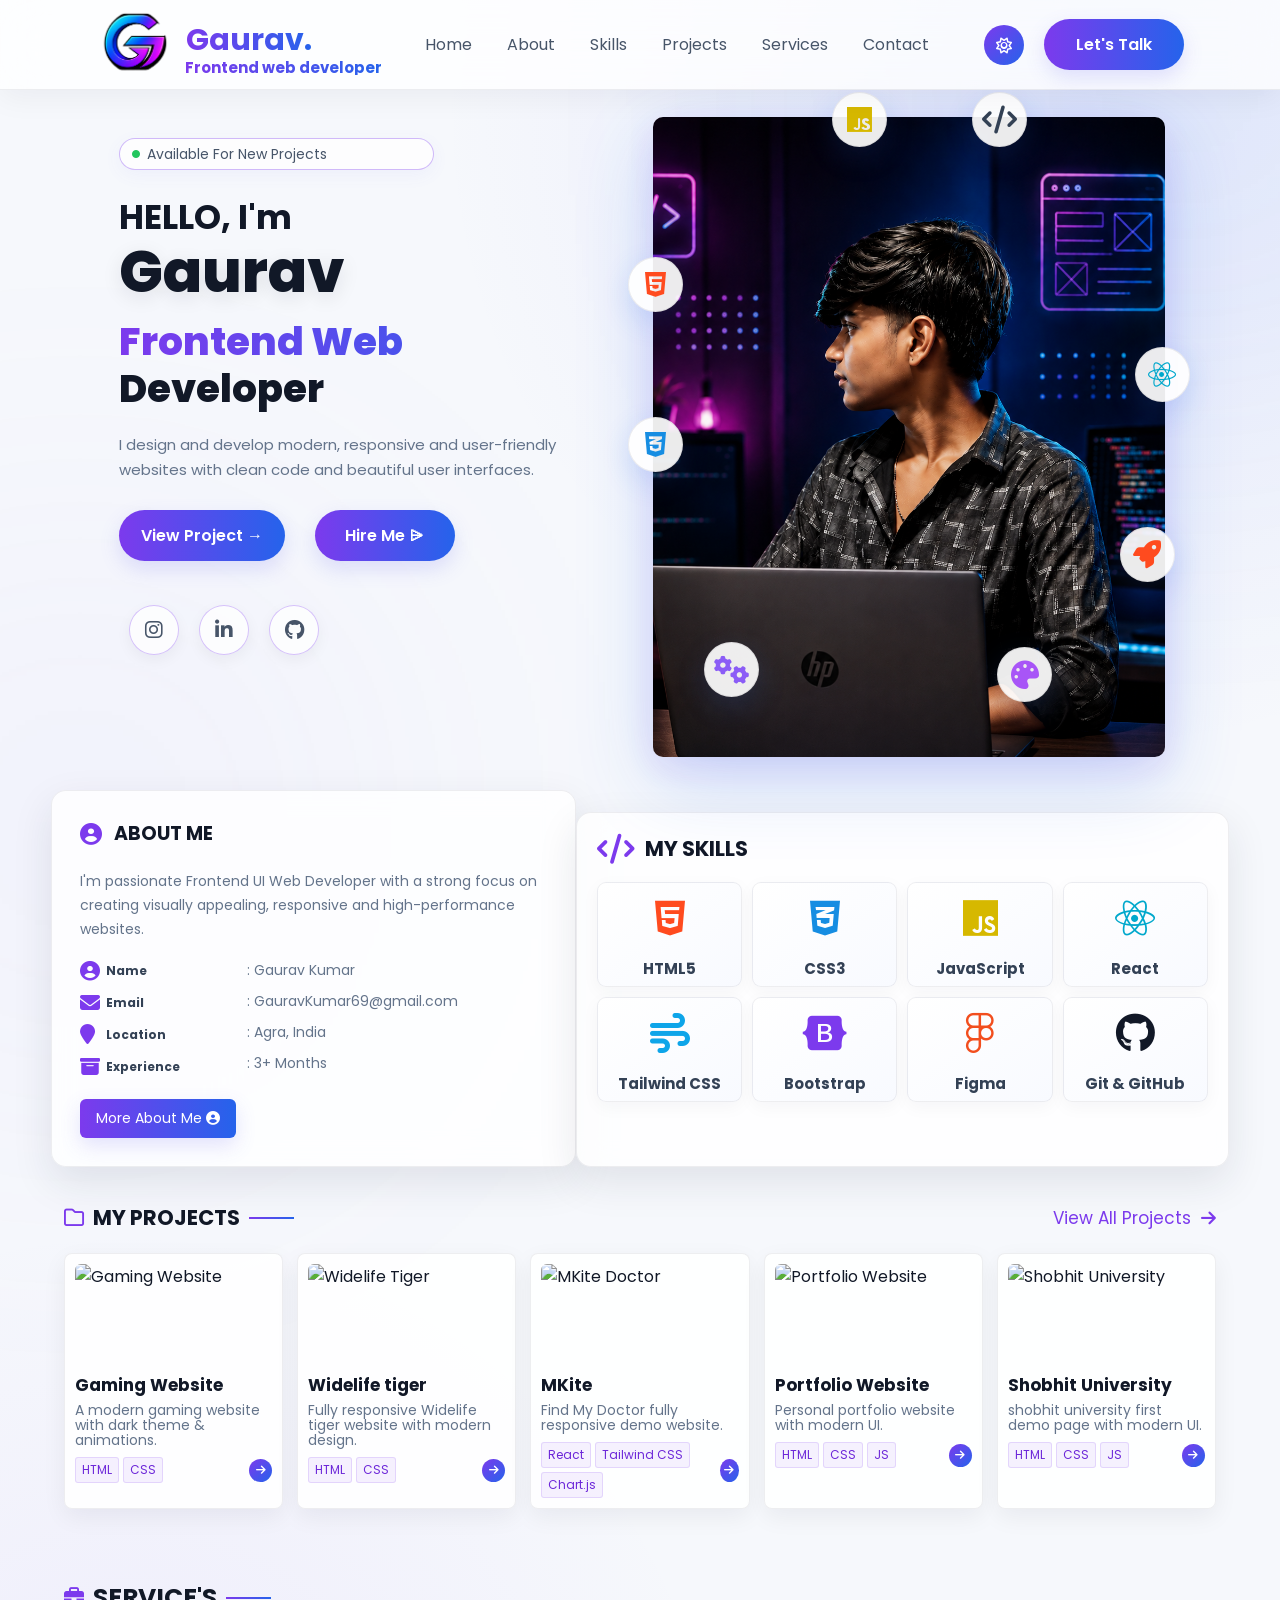
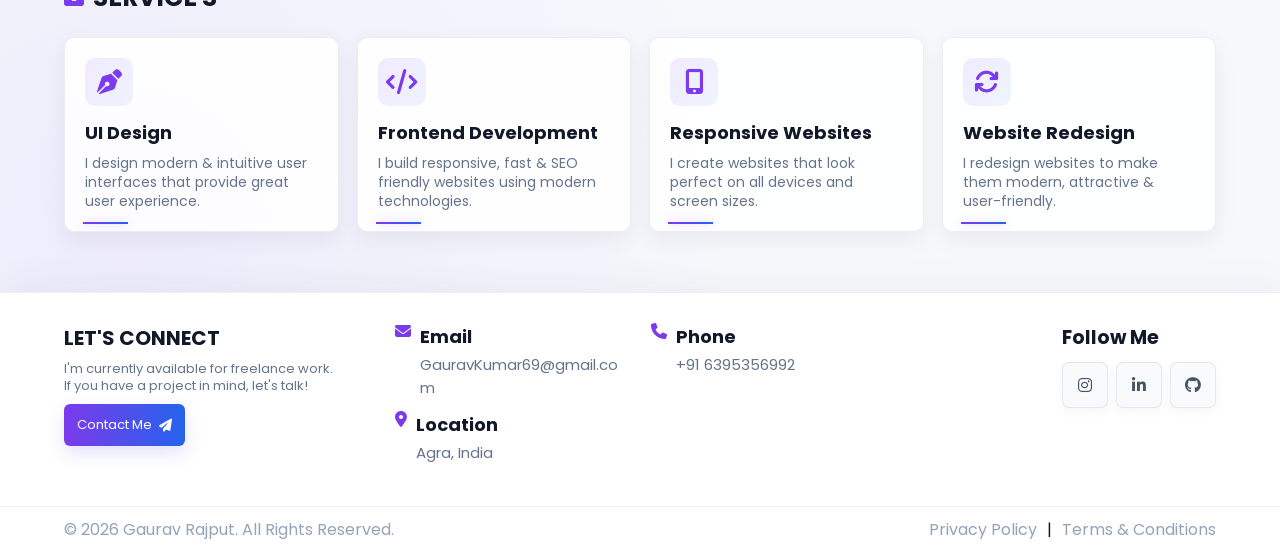
==== commit eae62d3f: "last commit" ====
--- a/moon.html
+++ b/moon.html
@@ -337,7 +337,7 @@
 
                     <p style="font-size: 14px; margin-left: 10px;">: Gaurav Kumar</p>
 
-                    <p style="font-size: 14px; margin-left: 10px;">: GauravKumar1456@gmail.com</p>
+                    <p style="font-size: 14px; margin-left: 10px;">: GauravKumar69@gmail.com</p>
 
                     <p style="font-size: 14px; margin-left: 10px;">: Agra, India</p>
 
@@ -948,7 +948,7 @@
                         </h4>
 
                         <p>
-                            GauravKumar156@gmail.com
+                            GauravKumar69@gmail.com
                         </p>
 
                     </div>
--- a/moon.css
+++ b/moon.css
@@ -1579,6 +1579,9 @@
     margin-bottom: 10px;
 }
 
+.footer-social{
+    margin-left: 200px;
+}
 .social-links {
     display: flex;
 
@@ -2117,15 +2120,13 @@
 
     .mobile-menu a {
         width: 100%;
-
+height: 40px;
         display: flex;
 
         align-items: center;
 
         gap: 11px;
 
-        padding: 11px 12px;
-
         color: #475569;
 
         text-decoration: none;
@@ -2133,6 +2134,11 @@
         font-size: 11px;
 
         border-radius: 7px;
+    }
+
+    .logo img{
+        width: 50px;
+        height: 70px;
     }
 
     .mobile-menu a i {
@@ -2730,12 +2736,10 @@
        FOOTER MOBILE
     ===================================================== */
 
-    .footer {
+  .footer {
         margin-top: 10px;
 
         overflow: hidden;
-
-        background: #fff;
     }
 
     .footer-container {
@@ -2743,7 +2747,7 @@
 
         display: grid;
 
-        grid-template-columns: 1fr;
+          grid-template-columns:1.5fr 1.5fr 2fr;
 
         gap: 10px;
 
@@ -2751,16 +2755,12 @@
     }
 
     .footer-about h3 {
-        color: #111827;
-
         font-size: 15px;
 
         margin-bottom: 4px;
     }
 
     .footer-about p {
-        color: #64748b;
-
         font-size: 9px;
 
         line-height: 14px;
@@ -2787,16 +2787,12 @@
     }
 
     .footer-item h4 {
-        color: #111827;
-
         font-size: 10px;
 
         margin-bottom: 2px;
     }
 
     .footer-item p {
-        color: #64748b;
-
         font-size: 9px;
 
         line-height: 15px;
@@ -2805,11 +2801,13 @@
     }
 
     .footer-social h4 {
-        color: #111827;
-
         font-size: 12px;
 
         margin-bottom: 6px;
+    }
+
+    .footer-social{
+        margin-left:0px;
     }
 
     .social-links {
@@ -2852,7 +2850,7 @@
 
 /* =========================================================
    SMALL MOBILE
- ========================================================= */
+========================================================= */
 
 @media (max-width: 360px) {
 
@@ -2879,6 +2877,7 @@
 }
 
 
+
 /* =========================================================
    VERY SMALL MOBILE
  ========================================================= */
@@ -2932,7 +2931,6 @@
 
     .footer-container {
         padding-left: 12px;
-
         padding-right: 12px;
     }
 }
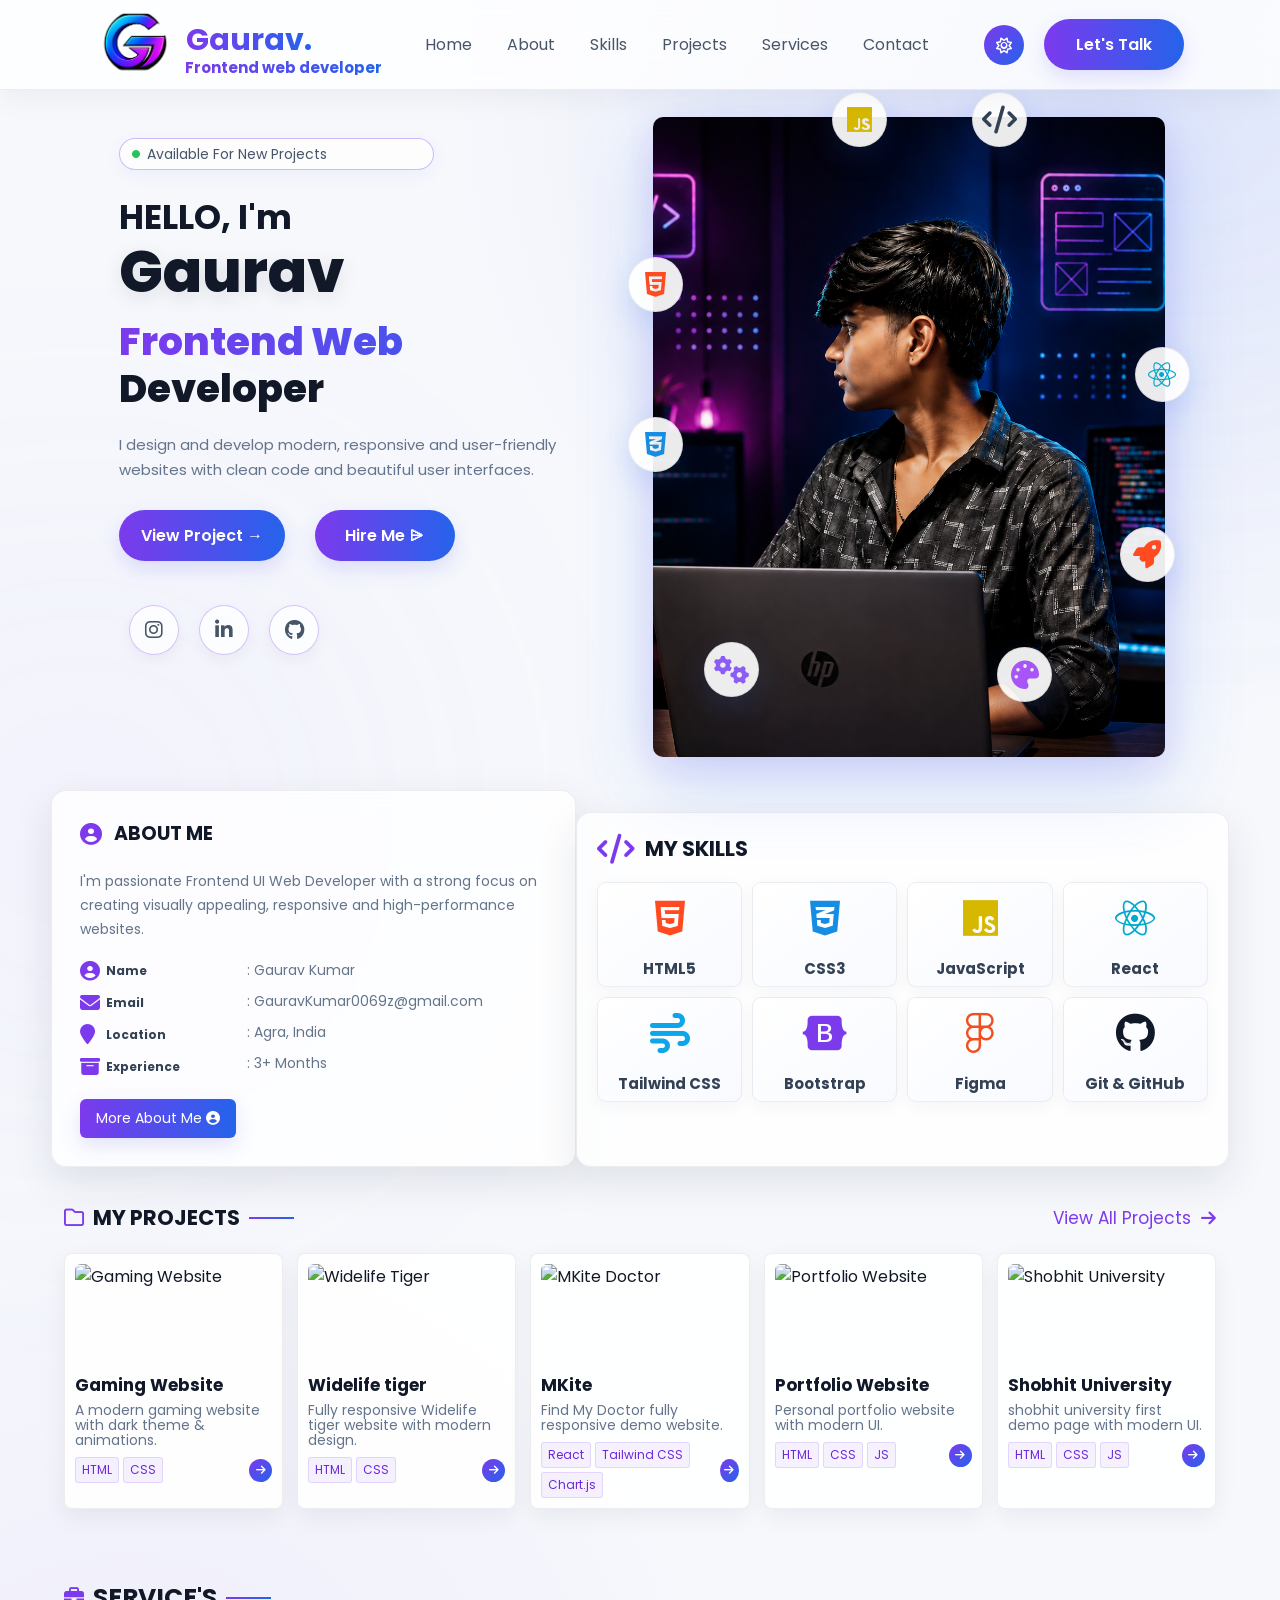
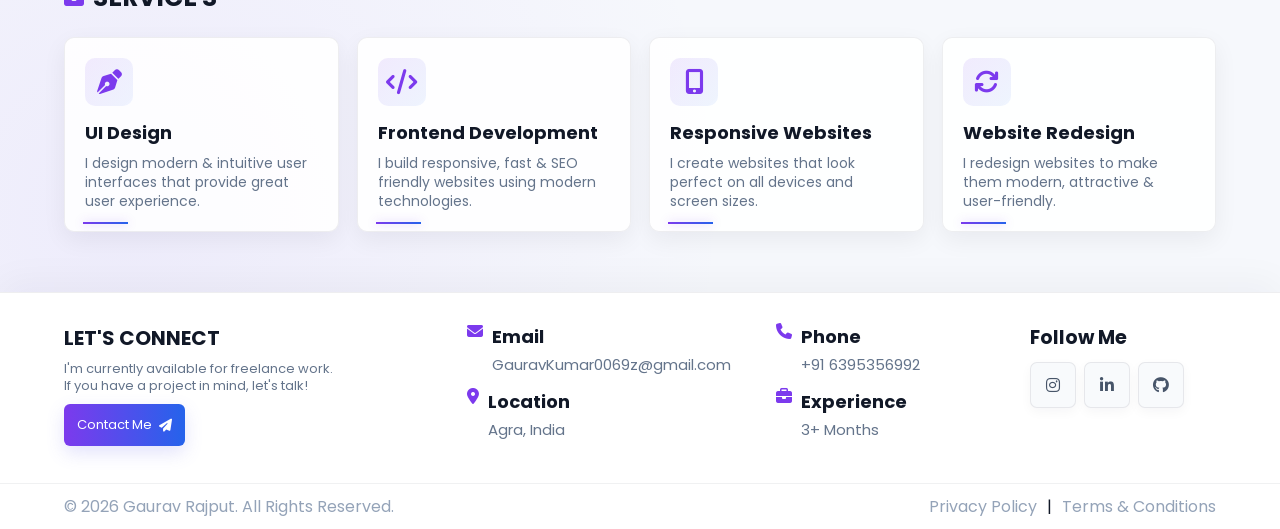
==== commit 9dd5d1d2: "pakka last commit" ====
--- a/moon.html
+++ b/moon.html
@@ -337,7 +337,7 @@
 
                     <p style="font-size: 14px; margin-left: 10px;">: Gaurav Kumar</p>
 
-                    <p style="font-size: 14px; margin-left: 10px;">: GauravKumar69@gmail.com</p>
+                    <p style="font-size: 14px; margin-left: 10px;">: GauravKumar0069z@gmail.com</p>
 
                     <p style="font-size: 14px; margin-left: 10px;">: Agra, India</p>
 
@@ -948,7 +948,7 @@
                         </h4>
 
                         <p>
-                            GauravKumar69@gmail.com
+                            GauravKumar0069z@gmail.com
                         </p>
 
                     </div>
@@ -978,30 +978,42 @@
             </div>
 
 
-
-            <!-- PHONE -->
-
-            <div class="footer-info">
-
-                <div class="footer-item">
-
-                    <i class="fa-solid fa-phone"></i>
-
-                    <div>
-
-                        <h4>
-                            Phone
-                        </h4>
-
-                        <p>
-                            +91 6395356992
-                        </p>
-
-                    </div>
-
-                </div>
-
-            </div>
+<!-- PHONE + EXPERIENCE -->
+
+<div class="footer-info">
+
+    <!-- PHONE -->
+    <div class="footer-item">
+
+        <i class="fa-solid fa-phone"></i>
+
+        <div>
+            <h4>Phone</h4>
+
+            <p>
+                +91 6395356992
+            </p>
+        </div>
+
+    </div>
+
+
+    <!-- EXPERIENCE -->
+    <div class="footer-item">
+
+        <i class="fa-solid fa-briefcase"></i>
+
+        <div>
+            <h4>Experience</h4>
+
+            <p>
+                3+ Months
+            </p>
+        </div>
+
+    </div>
+
+</div>
 
 
 
--- a/moon.css
+++ b/moon.css
@@ -2,2987 +2,2892 @@
     RESET
  ========================================================= */
 
-* {
-    margin: 0;
-    padding: 0;
-    box-sizing: border-box;
-    font-family: "Poppins", sans-serif;
-}
-
-html {
-    scroll-behavior: smooth;
-}
-
-body {
-    width: 100%;
-    min-width: 0;
-    overflow-x: hidden;
-    margin-top: 90px;
-
-    background:
-        radial-gradient(
-            circle at 85% 5%,
-            rgba(99, 102, 241, 0.10),
-            transparent 28%
-        ),
-        radial-gradient(
-            circle at 10% 85%,
-            rgba(139, 92, 246, 0.08),
-            transparent 28%
-        ),
-        #f6f8fc;
-
-    color: #111827;
-}
-
-
-/* =========================================================
+     * {
+         margin: 0;
+         padding: 0;
+         box-sizing: border-box;
+         font-family: "Poppins", sans-serif;
+     }
+
+     html {
+         scroll-behavior: smooth;
+     }
+
+     body {
+         width: 100%;
+         min-width: 0;
+         overflow-x: hidden;
+         margin-top: 90px;
+
+         background:
+             radial-gradient(circle at 85% 5%,
+                 rgba(99, 102, 241, 0.10),
+                 transparent 28%),
+             radial-gradient(circle at 10% 85%,
+                 rgba(139, 92, 246, 0.08),
+                 transparent 28%),
+             #f6f8fc;
+
+         color: #111827;
+     }
+
+
+     /* =========================================================
    PREMIUM BACKGROUND GLOW
  ========================================================= */
 
-body::before {
-    content: "";
-
-    position: fixed;
-
-    width: 500px;
-    height: 500px;
-
-    background: #60a5fa;
-
-    filter: blur(180px);
-
-    opacity: .12;
-
-    top: -180px;
-    right: -150px;
-
-    z-index: -1;
-
-    pointer-events: none;
-}
-
-body::after {
-    content: "";
-
-    position: fixed;
-
-    width: 400px;
-    height: 400px;
-
-    background: #a78bfa;
-
-    filter: blur(180px);
-
-    opacity: .10;
-
-    left: -120px;
-    bottom: -120px;
-
-    z-index: -1;
-
-    pointer-events: none;
-}
-
-
-/* =========================================================
+     body::before {
+         content: "";
+
+         position: fixed;
+
+         width: 500px;
+         height: 500px;
+
+         background: #60a5fa;
+
+         filter: blur(180px);
+
+         opacity: .12;
+
+         top: -180px;
+         right: -150px;
+
+         z-index: -1;
+
+         pointer-events: none;
+     }
+
+     body::after {
+         content: "";
+
+         position: fixed;
+
+         width: 400px;
+         height: 400px;
+
+         background: #a78bfa;
+
+         filter: blur(180px);
+
+         opacity: .10;
+
+         left: -120px;
+         bottom: -120px;
+
+         z-index: -1;
+
+         pointer-events: none;
+     }
+
+
+     /* =========================================================
    HEADER
  ========================================================= */
 
-header,
-.header {
-    width: 100%;
-    height: 90px;
-
-    display: flex;
-    align-items: center;
-
-    position: fixed;
-
-    top: 0;
-    left: 0;
-
-    padding: 0 7.5%;
-
-    background: rgba(255, 255, 255, .78);
-
-    backdrop-filter: blur(22px);
-    -webkit-backdrop-filter: blur(22px);
-
-    border-bottom:
-        1px solid rgba(15, 23, 42, .07);
-
-    box-shadow:
-        0 8px 30px rgba(15, 23, 42, .05);
-
-    z-index: 9999;
-}
-
-
-/* =========================================================
+     header,
+     .header {
+         width: 100%;
+         height: 90px;
+
+         display: flex;
+         align-items: center;
+
+         position: fixed;
+
+         top: 0;
+         left: 0;
+
+         padding: 0 7.5%;
+
+         background: rgba(255, 255, 255, .78);
+
+         backdrop-filter: blur(22px);
+         -webkit-backdrop-filter: blur(22px);
+
+         border-bottom:
+             1px solid rgba(15, 23, 42, .07);
+
+         box-shadow:
+             0 8px 30px rgba(15, 23, 42, .05);
+
+         z-index: 9999;
+     }
+
+
+     /* =========================================================
    LOGO
  ========================================================= */
 
-.logo {
-    display: flex;
-    align-items: center;
-    flex-shrink: 0;
-    text-decoration: none;
-}
-
-.logo img {
-    width: 80px;
-    height: 80px;
-    object-fit: contain;
-    border-radius: 50%;
-    display: block;
-}
-
-.logo h2,
-.logo span {
-    margin-left: 10px;
-    margin-top: -10px;
-
-    font-size: 30px;
-    font-weight: 700;
-
-    line-height: 1;
-
-    white-space: nowrap;
-
-    background:
-        linear-gradient(
-            90deg,
-            #7c3aed,
-            #2563eb
-        );
-
-    -webkit-background-clip: text;
-    -webkit-text-fill-color: transparent;
-}
-
-
-/* =========================================================
+     .logo {
+         display: flex;
+         align-items: center;
+         flex-shrink: 0;
+         text-decoration: none;
+     }
+
+     .logo img {
+         width: 80px;
+         height: 80px;
+         object-fit: contain;
+         border-radius: 50%;
+         display: block;
+     }
+
+     .logo h2,
+     .logo span {
+         margin-left: 10px;
+         margin-top: -10px;
+
+         font-size: 30px;
+         font-weight: 700;
+
+         line-height: 1;
+
+         white-space: nowrap;
+
+         background:
+             linear-gradient(90deg,
+                 #7c3aed,
+                 #2563eb);
+
+         -webkit-background-clip: text;
+         -webkit-text-fill-color: transparent;
+     }
+
+
+     /* =========================================================
    DEVELOPER TEXT
  ========================================================= */
 
-.developer-text {
-    position: absolute;
-
-    left: calc(7.5% + 70px);
-    top: 54px;
-
-    color: #475569;
-
-    font-size: 17px;
-
-    line-height: 1;
-
-    white-space: nowrap;
-}
-
-
-/* =========================================================
+     .developer-text {
+         position: absolute;
+
+         left: calc(7.5% + 70px);
+         top: 54px;
+
+         color: #475569;
+
+         font-size: 17px;
+
+         line-height: 1;
+
+         white-space: nowrap;
+     }
+
+
+     /* =========================================================
    NAVIGATION
  ========================================================= */
 
-header nav,
-.navbar {
-    display: flex;
-    align-items: center;
-
-    gap: 35px;
-
-    margin-left: auto;
-    margin-right: 55px;
-}
-
-header nav a,
-.navbar a {
-    color: #475569;
-
-    text-decoration: none;
-
-    font-size: 16px;
-
-    white-space: nowrap;
-
-    transition: .3s;
-}
-
-header nav a:hover,
-.navbar a:hover {
-    color: #7c3aed;
-}
-
-
-/* =========================================================
+     header nav,
+     .navbar {
+         display: flex;
+         align-items: center;
+
+         gap: 35px;
+
+         margin-left: auto;
+         margin-right: 55px;
+     }
+
+     header nav a,
+     .navbar a {
+         color: #475569;
+
+         text-decoration: none;
+
+         font-size: 16px;
+
+         white-space: nowrap;
+
+         transition: .3s;
+     }
+
+     header nav a:hover,
+     .navbar a:hover {
+         color: #7c3aed;
+     }
+
+
+     /* =========================================================
    NAV RIGHT
  ========================================================= */
 
-.nav-btn,
-.header-right {
-    display: flex;
-    align-items: center;
-
-    gap: 20px;
-
-    flex-shrink: 0;
-}
-
-.header-right i {
-    padding: 20px;
-}
-
-
-/* =========================================================
+     .nav-btn,
+     .header-right {
+         display: flex;
+         align-items: center;
+
+         gap: 20px;
+
+         flex-shrink: 0;
+     }
+
+     .header-right i {
+         padding: 20px;
+     }
+
+
+     /* =========================================================
    THEME ICON
  ========================================================= */
 
-.theme-icon {
-    width: 30px;
-    height: 30px;
-
-    display: flex;
-    align-items: center;
-    justify-content: center;
-
-    color: #fff;
-
-    background:
-        linear-gradient(
-            135deg,
-            #7c3aed,
-            #2563eb
-        );
-
-    border-radius: 50%;
-
-    cursor: pointer;
-
-    box-shadow:
-        0 6px 18px rgba(99, 102, 241, .25);
-}
-
-.fa-sun {
-     background:
-        linear-gradient(
-            135deg,
-            #7c3aed,
-            #2563eb
-        );
-        
-    border-radius: 50%;
-height: 6px;
-width: 6px;
-    cursor: pointer;
-   
-    display: flex;
-    align-items: center;
-    justify-content: center;
-    color: white;
-
-}
-
-.moonfaa{
- text-decoration: none;
-}
-
-
-/* =========================================================
+     .theme-icon {
+         width: 30px;
+         height: 30px;
+
+         display: flex;
+         align-items: center;
+         justify-content: center;
+
+         color: #fff;
+
+         background:
+             linear-gradient(135deg,
+                 #7c3aed,
+                 #2563eb);
+
+         border-radius: 50%;
+
+         cursor: pointer;
+
+         box-shadow:
+             0 6px 18px rgba(99, 102, 241, .25);
+     }
+
+     .fa-sun {
+         background:
+             linear-gradient(135deg,
+                 #7c3aed,
+                 #2563eb);
+
+         border-radius: 50%;
+         height: 6px;
+         width: 6px;
+         cursor: pointer;
+
+         display: flex;
+         align-items: center;
+         justify-content: center;
+         color: white;
+
+     }
+
+     .moonfaa {
+         text-decoration: none;
+     }
+
+
+     /* =========================================================
    BUTTON
  ========================================================= */
 
-.talk-btn {
-    display: inline-flex;
-
-    align-items: center;
-    justify-content: center;
-
-    padding: 13px 25px;
-
-    min-width: 140px;
-
-    border-radius: 40px;
-
-    background:
-        linear-gradient(
-            90deg,
-            #7c3aed,
-            #2563eb
-        );
-
-    color: #fff;
-
-    text-decoration: none;
-
-    font-weight: 600;
-
-    cursor: pointer;
-
-    box-shadow:
-        0 8px 20px rgba(99, 102, 241, .18);
-
-    transition:
-        transform .35s ease,
-        box-shadow .35s ease;
-}
-
-.talk-btn:hover {
-    transform: translateY(-3px);
-
-    box-shadow:
-        0 12px 30px rgba(99, 102, 241, .28);
-}
-
-
-/* =========================================================
+     .talk-btn {
+         display: inline-flex;
+
+         align-items: center;
+         justify-content: center;
+
+         padding: 13px 25px;
+
+         min-width: 140px;
+
+         border-radius: 40px;
+
+         background:
+             linear-gradient(90deg,
+                 #7c3aed,
+                 #2563eb);
+
+         color: #fff;
+
+         text-decoration: none;
+
+         font-weight: 600;
+
+         cursor: pointer;
+
+         box-shadow:
+             0 8px 20px rgba(99, 102, 241, .18);
+
+         transition:
+             transform .35s ease,
+             box-shadow .35s ease;
+     }
+
+     .talk-btn:hover {
+         transform: translateY(-3px);
+
+         box-shadow:
+             0 12px 30px rgba(99, 102, 241, .28);
+     }
+
+
+     /* =========================================================
    MENU TOGGLE
  ========================================================= */
 
-#menu-toggle {
-    display: none;
-}
-
-
-/* =========================================================
+     #menu-toggle {
+         display: none;
+     }
+
+
+     /* =========================================================
    HAMBURGER
  ========================================================= */
 
-.menu-icon {
-    display: none;
-
-    width: 34px;
-    height: 34px;
-
-    align-items: center;
-    justify-content: center;
-
-    color: #334155;
-
-    background: #fff;
-
-    border:
-        1px solid rgba(15, 23, 42, .10);
-
-    border-radius: 8px;
-
-    cursor: pointer;
-
-    font-size: 16px;
-
-    box-shadow:
-        0 5px 15px rgba(15, 23, 42, .06);
-
-    transition: .3s;
-}
-
-.menu-icon:hover {
-    color: #7c3aed;
-
-    border-color:
-        rgba(124, 58, 237, .30);
-}
-
-
-/* =========================================================
+     .menu-icon {
+         display: none;
+
+         width: 34px;
+         height: 34px;
+
+         align-items: center;
+         justify-content: center;
+
+         color: #334155;
+
+         background: #fff;
+
+         border:
+             1px solid rgba(15, 23, 42, .10);
+
+         border-radius: 8px;
+
+         cursor: pointer;
+
+         font-size: 16px;
+
+         box-shadow:
+             0 5px 15px rgba(15, 23, 42, .06);
+
+         transition: .3s;
+     }
+
+     .menu-icon:hover {
+         color: #7c3aed;
+
+         border-color:
+             rgba(124, 58, 237, .30);
+     }
+
+
+     /* =========================================================
    MOBILE MENU
  ========================================================= */
 
-.mobile-menu {
-    display: none;
-}
-
-
-/* =========================================================
+     .mobile-menu {
+         display: none;
+     }
+
+
+     /* =========================================================
    HERO
  ========================================================= */
 
-.prob {
-    position: relative;
-
-    width: 100%;
-
-    height: 700px;
-    min-height: 700px;
-
-    padding: 92px 7.5% 0;
-
-    overflow: visible;
-}
-
-.hero-content {
-    position: absolute;
-
-    left: 9.3%;
-    top: 48px;
-
-    width: 500px;
-
-    z-index: 5;
-}
-
-
-/* =========================================================
+     .prob {
+         position: relative;
+
+         width: 100%;
+
+         height: 700px;
+         min-height: 700px;
+
+         padding: 92px 7.5% 0;
+
+         overflow: visible;
+     }
+
+     .hero-content {
+         position: absolute;
+
+         left: 9.3%;
+         top: 48px;
+
+         width: 500px;
+
+         z-index: 5;
+     }
+
+
+     /* =========================================================
    BADGE
  ========================================================= */
 
-.badge {
-    width: 315px;
-    height: 32px;
-
-    display: flex;
-    align-items: center;
-
-    gap: 7px;
-
-    padding: 0 12px;
-
-    border:
-        1px solid rgba(124, 58, 237, .35);
-
-    border-radius: 20px;
-
-    color: #475569;
-
-    background:
-        rgba(255, 255, 255, .75);
-
-    box-shadow:
-        0 5px 18px rgba(99, 102, 241, .06);
-
-    font-size: 14px;
-}
-
-.badge i {
-    color: #22c55e;
-
-    font-size: 8px;
-}
-
-
-/* =========================================================
+     .badge {
+         width: 315px;
+         height: 32px;
+
+         display: flex;
+         align-items: center;
+
+         gap: 7px;
+
+         padding: 0 12px;
+
+         border:
+             1px solid rgba(124, 58, 237, .35);
+
+         border-radius: 20px;
+
+         color: #475569;
+
+         background:
+             rgba(255, 255, 255, .75);
+
+         box-shadow:
+             0 5px 18px rgba(99, 102, 241, .06);
+
+         font-size: 14px;
+     }
+
+     .badge i {
+         color: #22c55e;
+
+         font-size: 8px;
+     }
+
+
+     /* =========================================================
    HERO TEXT
  ========================================================= */
 
-.hero-content .hello {
-    margin: 28px 0 0;
-
-    color: #111827;
-
-    font-size: 34px;
-
-    line-height: 1.15;
-
-    font-weight: 700;
-}
-
-.hero-content .hero-name {
-    margin: 5px 0 0;
-
-    color: #111827;
-
-    font-size: 58px;
-
-    line-height: 1.05;
-
-    font-weight: 800;
-
-    text-shadow:
-        0 5px 20px rgba(15, 23, 42, .10);
-}
-
-.hero-content .hero-role {
-    margin: 18px 0 0;
-
-    font-size: 39px;
-
-    line-height: 1.1;
-
-    font-weight: 800;
-
-    background:
-        linear-gradient(
-            90deg,
-            #7c3aed,
-            #2563eb
-        );
-
-    -webkit-background-clip: text;
-    -webkit-text-fill-color: transparent;
-}
-
-.hero-content .hero-developer {
-    margin: 4px 0 0;
-
-    color: #111827;
-
-    font-size: 39px;
-
-    line-height: 1.1;
-
-    font-weight: 800;
-}
-
-.hero-content .hero-description {
-    margin: 22px 0 0;
-
-    max-width: 490px;
-
-    color: #64748b;
-
-    font-size: 15px;
-
-    line-height: 1.65;
-}
-
-
-/* =========================================================
+     .hero-content .hello {
+         margin: 28px 0 0;
+
+         color: #111827;
+
+         font-size: 34px;
+
+         line-height: 1.15;
+
+         font-weight: 700;
+     }
+
+     .hero-content .hero-name {
+         margin: 5px 0 0;
+
+         color: #111827;
+
+         font-size: 58px;
+
+         line-height: 1.05;
+
+         font-weight: 800;
+
+         text-shadow:
+             0 5px 20px rgba(15, 23, 42, .10);
+     }
+
+     .hero-content .hero-role {
+         margin: 18px 0 0;
+
+         font-size: 39px;
+
+         line-height: 1.1;
+
+         font-weight: 800;
+
+         background:
+             linear-gradient(90deg,
+                 #7c3aed,
+                 #2563eb);
+
+         -webkit-background-clip: text;
+         -webkit-text-fill-color: transparent;
+     }
+
+     .hero-content .hero-developer {
+         margin: 4px 0 0;
+
+         color: #111827;
+
+         font-size: 39px;
+
+         line-height: 1.1;
+
+         font-weight: 800;
+     }
+
+     .hero-content .hero-description {
+         margin: 22px 0 0;
+
+         max-width: 490px;
+
+         color: #64748b;
+
+         font-size: 15px;
+
+         line-height: 1.65;
+     }
+
+
+     /* =========================================================
    HERO BUTTONS
  ========================================================= */
 
-.two-btn {
-    display: flex;
-
-    align-items: center;
-
-    gap: 30px;
-
-    margin-top: 28px;
-}
-
-.two-btn a,
-.two-btn button {
-    padding: 13px 22px;
-
-    border-radius: 30px;
-}
-
-
-/* =========================================================
+     .two-btn {
+         display: flex;
+
+         align-items: center;
+
+         gap: 30px;
+
+         margin-top: 28px;
+     }
+
+     .two-btn a,
+     .two-btn button {
+         padding: 13px 22px;
+
+         border-radius: 30px;
+     }
+
+
+     /* =========================================================
    SOCIAL ICONS
  ========================================================= */
 
-.social-icons {
-    display: flex;
-
-    gap: 20px;
-
-    margin: 44px 10px 0;
-}
-
-.social-icons a {
-    width: 50px;
-    height: 50px;
-
-    display: flex;
-
-    align-items: center;
-    justify-content: center;
-
-    border:
-        1.5px solid rgba(124, 58, 237, .30);
-
-    border-radius: 50%;
-
-    color: #475569;
-
-    background:
-        rgba(255, 255, 255, .75);
-
-    text-decoration: none;
-
-    font-size: 20px;
-
-    box-shadow:
-        0 5px 15px rgba(15, 23, 42, .05);
-
-    transition: .3s;
-}
-
-.social-icons a:hover {
-    color: #fff;
-
-    background:
-        linear-gradient(
-            135deg,
-            #7c3aed,
-            #2563eb
-        );
-
-    border-color: transparent;
-
-    transform: translateY(-5px);
-
-    box-shadow:
-        0 10px 25px rgba(99, 102, 241, .30);
-}
-
-
-/* =========================================================
+     .social-icons {
+         display: flex;
+
+         gap: 20px;
+
+         margin: 44px 10px 0;
+     }
+
+     .social-icons a {
+         width: 50px;
+         height: 50px;
+
+         display: flex;
+
+         align-items: center;
+         justify-content: center;
+
+         border:
+             1.5px solid rgba(124, 58, 237, .30);
+
+         border-radius: 50%;
+
+         color: #475569;
+
+         background:
+             rgba(255, 255, 255, .75);
+
+         text-decoration: none;
+
+         font-size: 20px;
+
+         box-shadow:
+             0 5px 15px rgba(15, 23, 42, .05);
+
+         transition: .3s;
+     }
+
+     .social-icons a:hover {
+         color: #fff;
+
+         background:
+             linear-gradient(135deg,
+                 #7c3aed,
+                 #2563eb);
+
+         border-color: transparent;
+
+         transform: translateY(-5px);
+
+         box-shadow:
+             0 10px 25px rgba(99, 102, 241, .30);
+     }
+
+
+     /* =========================================================
    HERO IMAGE
  ========================================================= */
 
-.hero-image {
-    position: absolute;
-
-    right: 9%;
-    top: 27px;
-
-    width: 40%;
-    max-width: 713px;
-
-    height: 640px;
-
-    z-index: 2;
-
-    overflow: visible;
-}
-
-.hero-image > img {
-    display: block;
-
-    width: 100%;
-    height: 100%;
-
-    object-fit: cover;
-
-    border-radius: 10px;
-
-    box-shadow:
-        0 25px 80px rgba(37, 99, 235, .20),
-        0 10px 35px rgba(124, 58, 237, .12);
-}
-
-
-/* =========================================================
+     .hero-image {
+         position: absolute;
+
+         right: 9%;
+         top: 27px;
+
+         width: 40%;
+         max-width: 713px;
+
+         height: 640px;
+
+         z-index: 2;
+
+         overflow: visible;
+     }
+
+     .hero-image>img {
+         display: block;
+
+         width: 100%;
+         height: 100%;
+
+         object-fit: cover;
+
+         border-radius: 10px;
+
+         box-shadow:
+             0 25px 80px rgba(37, 99, 235, .20),
+             0 10px 35px rgba(124, 58, 237, .12);
+     }
+
+
+     /* =========================================================
    FLOATING ICON BOX
  ========================================================= */
 
-.hero-image .image-box {
-    position: absolute;
-
-    inset: 0;
-
-    width: 100%;
-    height: 100%;
-
-    margin: 0;
-
-    pointer-events: none;
-
-    z-index: 3;
-}
-
-.hero-image .image-box .icon {
-    position: absolute;
-
-    width: 55px;
-    height: 55px;
-
-    display: flex;
-
-    align-items: center;
-    justify-content: center;
-
-    margin: 0;
-
-    background:
-        rgba(255, 255, 255, .92);
-
-    border:
-        1px solid rgba(15, 23, 42, .08);
-
-    border-radius: 50%;
-
-    box-shadow:
-        0 10px 30px rgba(37, 99, 235, .16);
-
-    font-size: 28px;
-
-    animation:
-        float 3s ease-in-out infinite;
-}
-
-.hero-image .image-box .html {
-    top: 140px;
-    left: -25px;
-
-    color: #ff4b1f;
-}
-
-.hero-image .image-box .css {
-    top: 300px;
-    left: -25px;
-
-    color: #168de2;
-}
-
-.hero-image .image-box .js {
-    top: -25px;
-    left: 35%;
-
-    color: #d6b800;
-}
-
-.hero-image .image-box .code {
-    top: -25px;
-    right: 27%;
-
-    color: #334155;
-}
-
-.hero-image .image-box .react {
-    top: 230px;
-    right: -25px;
-
-    color: #00a8cc;
-
-    animation:
-        rotate 8s linear infinite;
-}
-
-.hero-image .image-box .rocket {
-    top: 410px;
-    right: -10px;
-
-    color: #ff4b1f;
-}
-
-.hero-image .image-box .gear {
-    bottom: 60px;
-    left: 10%;
-
-    color: #8b5cf6;
-
-    animation:
-        spin 8s linear infinite;
-}
-
-.hero-image .image-box .palette {
-    bottom: 55px;
-    right: 22%;
-
-    color: #a855f7;
-}
-
-
-/* =========================================================
+     .hero-image .image-box {
+         position: absolute;
+
+         inset: 0;
+
+         width: 100%;
+         height: 100%;
+
+         margin: 0;
+
+         pointer-events: none;
+
+         z-index: 3;
+     }
+
+     .hero-image .image-box .icon {
+         position: absolute;
+
+         width: 55px;
+         height: 55px;
+
+         display: flex;
+
+         align-items: center;
+         justify-content: center;
+
+         margin: 0;
+
+         background:
+             rgba(255, 255, 255, .92);
+
+         border:
+             1px solid rgba(15, 23, 42, .08);
+
+         border-radius: 50%;
+
+         box-shadow:
+             0 10px 30px rgba(37, 99, 235, .16);
+
+         font-size: 28px;
+
+         animation:
+             float 3s ease-in-out infinite;
+     }
+
+     .hero-image .image-box .html {
+         top: 140px;
+         left: -25px;
+
+         color: #ff4b1f;
+     }
+
+     .hero-image .image-box .css {
+         top: 300px;
+         left: -25px;
+
+         color: #168de2;
+     }
+
+     .hero-image .image-box .js {
+         top: -25px;
+         left: 35%;
+
+         color: #d6b800;
+     }
+
+     .hero-image .image-box .code {
+         top: -25px;
+         right: 27%;
+
+         color: #334155;
+     }
+
+     .hero-image .image-box .react {
+         top: 230px;
+         right: -25px;
+
+         color: #00a8cc;
+
+         animation:
+             rotate 8s linear infinite;
+     }
+
+     .hero-image .image-box .rocket {
+         top: 410px;
+         right: -10px;
+
+         color: #ff4b1f;
+     }
+
+     .hero-image .image-box .gear {
+         bottom: 60px;
+         left: 10%;
+
+         color: #8b5cf6;
+
+         animation:
+             spin 8s linear infinite;
+     }
+
+     .hero-image .image-box .palette {
+         bottom: 55px;
+         right: 22%;
+
+         color: #a855f7;
+     }
+
+
+     /* =========================================================
    ANIMATIONS
  ========================================================= */
 
-@keyframes float {
-
-    0%,
-    100% {
-        transform: translateY(0);
-    }
-
-    50% {
-        transform: translateY(-12px);
-    }
-}
-
-@keyframes rotate {
-    from {
-        transform: rotate(0deg);
-    }
-
-    to {
-        transform: rotate(360deg);
-    }
-}
-
-@keyframes spin {
-    from {
-        transform: rotate(0deg);
-    }
-
-    to {
-        transform: rotate(-360deg);
-    }
-}
-
-
-/* =========================================================
+     @keyframes float {
+
+         0%,
+         100% {
+             transform: translateY(0);
+         }
+
+         50% {
+             transform: translateY(-12px);
+         }
+     }
+
+     @keyframes rotate {
+         from {
+             transform: rotate(0deg);
+         }
+
+         to {
+             transform: rotate(360deg);
+         }
+     }
+
+     @keyframes spin {
+         from {
+             transform: rotate(0deg);
+         }
+
+         to {
+             transform: rotate(-360deg);
+         }
+     }
+
+
+     /* =========================================================
    ABOUT SECTION
  ========================================================= */
 
-.about-section {
-    width: 80%;
-    max-width: 650px;
-
-    margin: 0 0 40px 5%;
-
-    padding: 25px;
-
-    background:
-        rgba(255, 255, 255, .82);
-
-    border:
-        1px solid rgba(15, 23, 42, .07);
-
-    border-radius: 15px;
-
-    box-shadow:
-        0 15px 40px rgba(30, 41, 59, .10);
-
-    backdrop-filter: blur(15px);
-}
-
-.about {
-    display: flex;
-
-    align-items: center;
-
-    gap: 10px;
-
-    margin-bottom: 15px;
-}
-
-.about i {
-    color: #7c3aed;
-}
-
-.about h2 {
-    color: #111827;
-
-    font-size: 28px;
-}
-
-.about-description {
-    color: #64748b;
-
-    font-size: 19px;
-
-    line-height: 20px;
-
-    margin-bottom: 20px;
-}
-
-
-/* =========================================================
+     .about-section {
+         width: 80%;
+         max-width: 650px;
+
+         margin: 0 0 40px 5%;
+
+         padding: 25px;
+
+         background:
+             rgba(255, 255, 255, .82);
+
+         border:
+             1px solid rgba(15, 23, 42, .07);
+
+         border-radius: 15px;
+
+         box-shadow:
+             0 15px 40px rgba(30, 41, 59, .10);
+
+         backdrop-filter: blur(15px);
+     }
+
+     .about {
+         display: flex;
+
+         align-items: center;
+
+         gap: 10px;
+
+         margin-bottom: 15px;
+     }
+
+     .about i {
+         color: #7c3aed;
+     }
+
+     .about h2 {
+         color: #111827;
+
+         font-size: 28px;
+     }
+
+     .about-description {
+         color: #64748b;
+
+         font-size: 19px;
+
+         line-height: 20px;
+
+         margin-bottom: 20px;
+     }
+
+  
+
+
+     /* =========================================================
    ABOUT DETAILS
  ========================================================= */
 
-.about-details {
-    display: grid;
-
-    grid-template-columns:
-        130px 1fr;
-
-    gap: 10px;
-}
-
-.about-labels {
-    display: flex;
-
-    flex-direction: column;
-
-    gap: 13px;
-}
-
-.about-labels div {
-    display: flex;
-
-    align-items: center;
-
-    gap: 7px;
-
-    color: #334155;
-}
-
-.hh {
-    font-size: 20px;
-}
-
-.about-labels i {
-    color: #7c3aed;
-}
-
-.about-values {
-    display: flex;
-
-    flex-direction: column;
-
-    gap: 13px;
-
-    color: #64748b;
-
-    font-size: 27px;
-}
-
-.about-values p {
-    margin: 0;
-}
-
-
-/* =========================================================
+     .about-details {
+         display: grid;
+
+         grid-template-columns:
+             130px 1fr;
+
+         gap: 10px;
+     }
+
+     .about-labels {
+         display: flex;
+
+         flex-direction: column;
+
+         gap: 17px;
+     }
+
+     .about-labels div {
+         display: flex;
+
+         align-items: center;
+
+         gap: 7px;
+
+         color: #334155;
+     }
+
+     .hh {
+         font-size: 20px;
+     }
+
+     .about-labels i {
+         color: #7c3aed;
+     }
+
+     .about-values {
+         display: flex;
+
+         flex-direction: column;
+
+         gap: 13px;
+
+         color: #64748b;
+
+         font-size: 27px;
+     }
+
+     .about-values p {
+         margin: 0;
+     }
+
+
+     /* =========================================================
    ABOUT BUTTON
  ========================================================= */
 
-.btnpp {
-    margin-top: 20px;
-
-    padding: 11px 15px;
-
-    border: none;
-
-    background:
-        linear-gradient(
-            90deg,
-            #7c3aed,
-            #2563eb
-        );
-
-    color: #fff;
-
-    border-radius: 6px;
-
-    font-size: 14px;
-
-    cursor: pointer;
-
-    box-shadow:
-        0 8px 20px rgba(99, 102, 241, .18);
-
-    transition: .2s ease;
-}
-
-.btnpp:hover {
-    transform: translateY(-3px);
-
-    box-shadow:
-        0 12px 25px rgba(99, 102, 241, .25);
-}
-
-
-/* =========================================================
+     .btnpp {
+         margin-top: 20px;
+
+         padding: 11px 15px;
+
+         border: none;
+
+         background:
+             linear-gradient(90deg,
+                 #7c3aed,
+                 #2563eb);
+
+         color: #fff;
+
+         border-radius: 6px;
+
+         font-size: 14px;
+
+         cursor: pointer;
+
+         box-shadow:
+             0 8px 20px rgba(99, 102, 241, .18);
+
+         transition: .2s ease;
+     }
+
+     .btnpp:hover {
+         transform: translateY(-3px);
+
+         box-shadow:
+             0 12px 25px rgba(99, 102, 241, .25);
+     }
+
+
+     /* =========================================================
    SKILLS SECTION
  ========================================================= */
 
-.skills-section {
-    width: 90%;
-
-    margin: 40px auto;
-
-    padding: 22px;
-
-    background:
-        rgba(255, 255, 255, .82);
-
-    border:
-        1px solid rgba(15, 23, 42, .07);
-
-    border-radius: 15px;
-
-    box-shadow:
-        0 15px 40px rgba(30, 41, 59, .10);
-
-    backdrop-filter: blur(15px);
-}
-
-.skills-title {
-    display: flex;
-
-    align-items: center;
-
-    gap: 10px;
-
-    margin-bottom: 18px;
-}
-
-.skills-title i {
-    color: #7c3aed;
-
-    font-size: 30px;
-}
-
-.skills-title h2 {
-    color: #111827;
-
-    font-size: 21px;
-}
-
-.skills-grid {
-    display: grid;
-
-    grid-template-columns:
-        repeat(4, 1fr);
-
-    gap: 12px;
-}
-
-.skill-card {
-    min-height: 115px;
-
-    display: flex;
-
-    flex-direction: column;
-
-    align-items: center;
-    justify-content: center;
-
-    gap: 8px;
-
-    background:
-        linear-gradient(
-            145deg,
-            #ffffff,
-            #f8faff
-        );
-
-    border:
-        1px solid rgba(15, 23, 42, .07);
-
-    border-radius: 9px;
-
-    box-shadow:
-        0 5px 18px rgba(15, 23, 42, .04);
-
-    transition: .3s;
-}
-
-.skill-card:hover {
-    transform: translateY(-6px);
-
-    border-color:
-        rgba(124, 58, 237, .35);
-
-    box-shadow:
-        0 15px 30px rgba(99, 102, 241, .12);
-}
-
-.skill-logo {
-    font-size: 40px;
-}
-
-.skill-card h3 {
-    color: #334155;
-
-    font-size: 15px;
-}
-
-
-/* =========================================================
+     .skills-section {
+         width: 90%;
+
+         margin: 40px auto;
+
+         padding: 22px;
+
+         background:
+             rgba(255, 255, 255, .82);
+
+         border:
+             1px solid rgba(15, 23, 42, .07);
+
+         border-radius: 15px;
+
+         box-shadow:
+             0 15px 40px rgba(30, 41, 59, .10);
+
+         backdrop-filter: blur(15px);
+     }
+
+     .skills-title {
+         display: flex;
+
+         align-items: center;
+
+         gap: 10px;
+
+         margin-bottom: 18px;
+     }
+
+     .skills-title i {
+         color: #7c3aed;
+
+         font-size: 30px;
+     }
+
+     .skills-title h2 {
+         color: #111827;
+
+         font-size: 21px;
+     }
+
+     .skills-grid {
+         display: grid;
+
+         grid-template-columns:
+             repeat(4, 1fr);
+
+         gap: 12px;
+     }
+
+     .skill-card {
+         min-height: 115px;
+
+         display: flex;
+
+         flex-direction: column;
+
+         align-items: center;
+         justify-content: center;
+
+         gap: 8px;
+
+         background:
+             linear-gradient(145deg,
+                 #ffffff,
+                 #f8faff);
+
+         border:
+             1px solid rgba(15, 23, 42, .07);
+
+         border-radius: 9px;
+
+         box-shadow:
+             0 5px 18px rgba(15, 23, 42, .04);
+
+         transition: .3s;
+     }
+
+     .skill-card:hover {
+         transform: translateY(-6px);
+
+         border-color:
+             rgba(124, 58, 237, .35);
+
+         box-shadow:
+             0 15px 30px rgba(99, 102, 241, .12);
+     }
+
+     .skill-logo {
+         font-size: 40px;
+     }
+
+     .skill-card h3 {
+         color: #334155;
+
+         font-size: 15px;
+     }
+
+
+     /* =========================================================
    SKILL COLORS
  ========================================================= */
 
-.skill-logo.html {
-    color: #ff4b1f;
-}
-
-.skill-logo.css {
-    color: #168de2;
-}
-
-.skill-logo.javascript {
-    color: #d6b800;
-}
-
-.skill-logo.reactss {
-    color: #00a8cc;
-}
-
-.skill-logo.tailwind {
-    color: #0ea5e9;
-}
-
-.skill-logo.bootstrap {
-    color: #7c3aed;
-}
-
-.skill-logo.figma {
-    color: #f24e1e;
-}
-
-.skill-logo.github {
-    color: #111827;
-}
-
-
-/* =========================================================
+     .skill-logo.html {
+         color: #ff4b1f;
+     }
+
+     .skill-logo.css {
+         color: #168de2;
+     }
+
+     .skill-logo.javascript {
+         color: #d6b800;
+     }
+
+     .skill-logo.reactss {
+         color: #00a8cc;
+     }
+
+     .skill-logo.tailwind {
+         color: #0ea5e9;
+     }
+
+     .skill-logo.bootstrap {
+         color: #7c3aed;
+     }
+
+     .skill-logo.figma {
+         color: #f24e1e;
+     }
+
+     .skill-logo.github {
+         color: #111827;
+     }
+
+
+     /* =========================================================
    PROJECTS
  ========================================================= */
 
-.projects-section {
-    width: 100%;
-
-    padding: 35px 5%;
-}
-
-.projects-header {
-    display: flex;
-
-    align-items: center;
-    justify-content: space-between;
-
-    margin-bottom: 20px;
-}
-
-.projects-title {
-    display: flex;
-
-    align-items: center;
-
-    gap: 9px;
-}
-
-.projects-title i {
-    color: #7c3aed;
-
-    font-size: 20px;
-}
-
-.projects-title h2 {
-    color: #111827;
-
-    font-size: 21px;
-}
-
-.projects-title span {
-    width: 45px;
-    height: 2px;
-
-    background:
-        linear-gradient(
-            90deg,
-            #7c3aed,
-            #2563eb
-        );
-}
-
-.view-all {
-    color: #7c3aed;
-
-    text-decoration: none;
-
-    font-size: 17px;
-}
-
-.view-all i {
-    margin-left: 5px;
-}
-
-
-/* =========================================================
+     .projects-section {
+         width: 100%;
+
+         padding: 35px 5%;
+     }
+
+     .projects-header {
+         display: flex;
+
+         align-items: center;
+         justify-content: space-between;
+
+         margin-bottom: 20px;
+     }
+
+     .projects-title {
+         display: flex;
+
+         align-items: center;
+
+         gap: 9px;
+     }
+
+     .projects-title i {
+         color: #7c3aed;
+
+         font-size: 20px;
+     }
+
+     .projects-title h2 {
+         color: #111827;
+
+         font-size: 21px;
+     }
+
+     .projects-title span {
+         width: 45px;
+         height: 2px;
+
+         background:
+             linear-gradient(90deg,
+                 #7c3aed,
+                 #2563eb);
+     }
+
+     .view-all {
+         color: #7c3aed;
+
+         text-decoration: none;
+
+         font-size: 17px;
+     }
+
+     .view-all i {
+         margin-left: 5px;
+     }
+
+
+     /* =========================================================
    PROJECT GRID
  ========================================================= */
 
-.projects-container {
-    display: grid;
-
-    grid-template-columns:
-        repeat(5, 1fr);
-
-    gap: 14px;
-}
-
-.project-card {
-    min-width: 0;
-
-    padding: 10px;
-
-    background:
-        rgba(255, 255, 255, .88);
-
-    border:
-        1px solid rgba(15, 23, 42, .07);
-
-    border-radius: 8px;
-
-    overflow: hidden;
-
-    box-shadow:
-        0 8px 25px rgba(15, 23, 42, .06);
-
-    transition: .3s;
-}
-
-.project-card:hover {
-    transform: translateY(-5px);
-
-    border-color:
-        rgba(124, 58, 237, .35);
-
-    box-shadow:
-        0 15px 35px rgba(99, 102, 241, .12);
-}
-
-.project-image {
-    width: 100%;
-    height: 100px;
-
-    overflow: hidden;
-
-    border-radius: 6px;
-}
-
-.project-image img {
-    width: 100%;
-    height: 100%;
-
-    object-fit: cover;
-
-    display: block;
-
-    transition: .4s;
-}
-
-.project-card:hover img {
-    transform: scale(1.08);
-}
-
-.project-card h3 {
-    color: #111827;
-
-    font-size: 17px;
-
-    margin-top: 8px;
-
-    margin-bottom: 5px;
-}
-
-.project-card p {
-    color: #64748b;
-
-    font-size: 14px;
-
-    line-height: 15px;
-
-    min-height: 30px;
-}
-
-.project-footer {
-    display: flex;
-
-    align-items: center;
-    justify-content: space-between;
-
-    margin-top: 9px;
-}
-
-.project-tags {
-    display: flex;
-
-    gap: 4px;
-
-    flex-wrap: wrap;
-}
-
-.project-tags span {
-    padding: 3px 6px;
-
-    color: #6d28d9;
-
-    background:
-        rgba(124, 58, 237, .07);
-
-    border:
-        1px solid rgba(124, 58, 237, .15);
-
-    border-radius: 3px;
-
-    font-size: 12px;
-}
-
-.project-btn {
-    width: 23px;
-    height: 23px;
-
-    display: flex;
-
-    align-items: center;
-    justify-content: center;
-
-    border-radius: 50%;
-
-    color: #fff;
-
-    background:
-        linear-gradient(
-            135deg,
-            #7c3aed,
-            #2563eb
-        );
-
-    text-decoration: none;
-
-    font-size: 11px;
-}
-
-
-/* =========================================================
+     .projects-container {
+         display: grid;
+
+         grid-template-columns:
+             repeat(5, 1fr);
+
+         gap: 14px;
+     }
+
+     .project-card {
+         min-width: 0;
+
+         padding: 10px;
+
+         background:
+             rgba(255, 255, 255, .88);
+
+         border:
+             1px solid rgba(15, 23, 42, .07);
+
+         border-radius: 8px;
+
+         overflow: hidden;
+
+         box-shadow:
+             0 8px 25px rgba(15, 23, 42, .06);
+
+         transition: .3s;
+     }
+
+     .project-card:hover {
+         transform: translateY(-5px);
+
+         border-color:
+             rgba(124, 58, 237, .35);
+
+         box-shadow:
+             0 15px 35px rgba(99, 102, 241, .12);
+     }
+
+     .project-image {
+         width: 100%;
+         height: 100px;
+
+         overflow: hidden;
+
+         border-radius: 6px;
+     }
+
+     .project-image img {
+         width: 100%;
+         height: 100%;
+
+         object-fit: cover;
+
+         display: block;
+
+         transition: .4s;
+     }
+
+     .project-card:hover img {
+         transform: scale(1.08);
+     }
+
+     .project-card h3 {
+         color: #111827;
+
+         font-size: 17px;
+
+         margin-top: 8px;
+
+         margin-bottom: 5px;
+     }
+
+     .project-card p {
+         color: #64748b;
+
+         font-size: 14px;
+
+         line-height: 15px;
+
+         min-height: 30px;
+     }
+
+     .project-footer {
+         display: flex;
+
+         align-items: center;
+         justify-content: space-between;
+
+         margin-top: 9px;
+     }
+
+     .project-tags {
+         display: flex;
+
+         gap: 4px;
+
+         flex-wrap: wrap;
+     }
+
+     .project-tags span {
+         padding: 3px 6px;
+
+         color: #6d28d9;
+
+         background:
+             rgba(124, 58, 237, .07);
+
+         border:
+             1px solid rgba(124, 58, 237, .15);
+
+         border-radius: 3px;
+
+         font-size: 12px;
+     }
+
+     .project-btn {
+         width: 23px;
+         height: 23px;
+
+         display: flex;
+
+         align-items: center;
+         justify-content: center;
+
+         border-radius: 50%;
+
+         color: #fff;
+
+         background:
+             linear-gradient(135deg,
+                 #7c3aed,
+                 #2563eb);
+
+         text-decoration: none;
+
+         font-size: 11px;
+     }
+
+
+     /* =========================================================
    SERVICES
  ========================================================= */
 
-.services-section {
-    width: 100%;
-
-    padding: 35px 5%;
-}
-
-.section-heading {
-    display: flex;
-
-    align-items: center;
-
-    gap: 9px;
-
-    margin-bottom: 20px;
-}
-
-.section-heading i {
-    color: #7c3aed;
-
-    font-size: 20px;
-}
-
-.section-heading h2 {
-    color: #111827;
-
-    font-size: 25px;
-}
-
-.section-heading span {
-    width: 45px;
-    height: 2px;
-
-    background:
-        linear-gradient(
-            90deg,
-            #7c3aed,
-            #2563eb
-        );
-}
-
-.services-grid {
-    display: grid;
-
-    grid-template-columns:
-        repeat(4, 1fr);
-
-    gap: 18px;
-}
-
-.service-card {
-    position: relative;
-
-    min-height: 180px;
-
-    padding: 20px;
-
-    background:
-        rgba(255, 255, 255, .88);
-
-    border:
-        1px solid rgba(15, 23, 42, .07);
-
-    border-radius: 10px;
-
-    overflow: hidden;
-
-    box-shadow:
-        0 8px 25px rgba(15, 23, 42, .06);
-
-    transition: .3s;
-}
-
-.service-card:hover {
-    transform: translateY(-5px);
-
-    border-color:
-        rgba(124, 58, 237, .35);
-
-    box-shadow:
-        0 18px 40px rgba(99, 102, 241, .13);
-}
-
-.service-card::after {
-    content: "";
-
-    position: absolute;
-
-    left: 18px;
-    bottom: 7px;
-
-    width: 45px;
-    height: 2px;
-
-    background:
-        linear-gradient(
-            90deg,
-            #7c3aed,
-            #2563eb
-        );
-
-    box-shadow:
-        0 0 10px rgba(124, 58, 237, .35);
-}
-
-.service-icon {
-    width: 48px;
-    height: 48px;
-
-    display: flex;
-
-    align-items: center;
-    justify-content: center;
-
-    margin-bottom: 13px;
-
-    color: #7c3aed;
-
-    background:
-        linear-gradient(
-            135deg,
-            rgba(124, 58, 237, .10),
-            rgba(59, 130, 246, .08)
-        );
-
-    border-radius: 10px;
-
-    font-size: 25px;
-}
-
-.service-card h3 {
-    color: #111827;
-
-    font-size: 18px;
-
-    margin-bottom: 8px;
-}
-
-.service-card p {
-    color: #64748b;
-
-    font-size: 14px;
-
-    line-height: 19px;
-}
-
-
-/* =========================================================
+     .services-section {
+         width: 100%;
+
+         padding: 35px 5%;
+     }
+
+     .section-heading {
+         display: flex;
+
+         align-items: center;
+
+         gap: 9px;
+
+         margin-bottom: 20px;
+     }
+
+     .section-heading i {
+         color: #7c3aed;
+
+         font-size: 20px;
+     }
+
+     .section-heading h2 {
+         color: #111827;
+
+         font-size: 25px;
+     }
+
+     .section-heading span {
+         width: 45px;
+         height: 2px;
+
+         background:
+             linear-gradient(90deg,
+                 #7c3aed,
+                 #2563eb);
+     }
+
+     .services-grid {
+         display: grid;
+
+         grid-template-columns:
+             repeat(4, 1fr);
+
+         gap: 18px;
+     }
+
+     .service-card {
+         position: relative;
+
+         min-height: 180px;
+
+         padding: 20px;
+
+         background:
+             rgba(255, 255, 255, .88);
+
+         border:
+             1px solid rgba(15, 23, 42, .07);
+
+         border-radius: 10px;
+
+         overflow: hidden;
+
+         box-shadow:
+             0 8px 25px rgba(15, 23, 42, .06);
+
+         transition: .3s;
+     }
+
+     .service-card:hover {
+         transform: translateY(-5px);
+
+         border-color:
+             rgba(124, 58, 237, .35);
+
+         box-shadow:
+             0 18px 40px rgba(99, 102, 241, .13);
+     }
+
+     .service-card::after {
+         content: "";
+
+         position: absolute;
+
+         left: 18px;
+         bottom: 7px;
+
+         width: 45px;
+         height: 2px;
+
+         background:
+             linear-gradient(90deg,
+                 #7c3aed,
+                 #2563eb);
+
+         box-shadow:
+             0 0 10px rgba(124, 58, 237, .35);
+     }
+
+     .service-icon {
+         width: 48px;
+         height: 48px;
+
+         display: flex;
+
+         align-items: center;
+         justify-content: center;
+
+         margin-bottom: 13px;
+
+         color: #7c3aed;
+
+         background:
+             linear-gradient(135deg,
+                 rgba(124, 58, 237, .10),
+                 rgba(59, 130, 246, .08));
+
+         border-radius: 10px;
+
+         font-size: 25px;
+     }
+
+     .service-card h3 {
+         color: #111827;
+
+         font-size: 18px;
+
+         margin-bottom: 8px;
+     }
+
+     .service-card p {
+         color: #64748b;
+
+         font-size: 14px;
+
+         line-height: 19px;
+     }
+
+
+     /* =========================================================
    FOOTER
  ========================================================= */
 
-.footer {
-    width: 100%;
-
-    margin-top: 25px;
-
-    background: #ffffff;
-
-    border-top:
-        1px solid rgba(15, 23, 42, .07);
-
-    box-shadow:
-        0 -10px 35px rgba(15, 23, 42, .04);
-}
-
-.footer-container {
-    display: grid;
-
-    grid-template-columns:
-        2fr 1.5fr 1.2fr 1fr;
-
-    gap: 30px;
-
-    padding: 30px 5%;
-}
-
-.footer-about h3 {
-    color: #111827;
-
-    font-size: 20px;
-
-    margin-bottom: 7px;
-}
-
-.footer-about p {
-    color: #64748b;
-
-    font-size: 13px;
-
-    line-height: 17px;
-
-    margin-bottom: 10px;
-}
-
-.contact-btn {
-    display: inline-flex;
-
-    align-items: center;
-
-    gap: 7px;
-
-    padding: 11px 13px;
-
-    color: #fff;
-
-    text-decoration: none;
-
-    border-radius: 6px;
-
-    background:
-        linear-gradient(
-            90deg,
-            #7c3aed,
-            #2563eb
-        );
-
-    font-size: 13px;
-
-    box-shadow:
-        0 7px 18px rgba(99, 102, 241, .18);
-
-    transition: .3s;
-}
-
-.contact-btn:hover {
-    transform: translateY(-3px);
-}
-
-.footer-item {
-    display: flex;
-
-    gap: 9px;
-
-    margin-bottom: 12px;
-}
-
-.footer-item > i {
-    color: #7c3aed;
-}
-
-.footer-item h4 {
-    color: #111827;
-
-    font-size: 18px;
-
-    margin-bottom: 3px;
-}
-
-.footer-item p {
-    color: #64748b;
-
-    font-size: 15px;
-
-    word-break: break-word;
-}
-
-.footer-social h4 {
-    color: #111827;
-
-    font-size: 19px;
-
-    margin-bottom: 10px;
-}
-
-.footer-social{
-    margin-left: 200px;
-}
-.social-links {
-    display: flex;
-
-    gap: 8px;
-}
-
-.social-links a {
-    width: 46px;
-    height: 46px;
-
-    display: flex;
-
-    align-items: center;
-    justify-content: center;
-
-    color: #475569;
-
-    background: #f8fafc;
-
-    border:
-        1px solid rgba(15, 23, 42, .08);
-
-    border-radius: 7px;
-
-    text-decoration: none;
-
-    box-shadow:
-        0 4px 12px rgba(15, 23, 42, .04);
-
-    transition: .3s;
-}
-
-.social-links a:hover {
-    color: #fff;
-
-    background:
-        linear-gradient(
-            135deg,
-            #7c3aed,
-            #2563eb
-        );
-
-    border-color: transparent;
-
-    transform: translateY(-3px);
-}
-
-.footer-bottom {
-    display: flex;
-
-    align-items: center;
-    justify-content: space-between;
-
-    padding: 10px 5%;
-
-    border-top:
-        1px solid rgba(15, 23, 42, .06);
-}
-
-.footer-bottom p,
-.footer-bottom a {
-    color: #94a3b8;
-
-    font-size: 16px;
-
-    text-decoration: none;
-}
-
-.footer-bottom div {
-    display: flex;
-
-    gap: 10px;
-}
-
-
-/* =========================================================
+     .footer {
+         width: 100%;
+
+         margin-top: 25px;
+
+         background: #ffffff;
+
+         border-top:
+             1px solid rgba(15, 23, 42, .07);
+
+         box-shadow:
+             0 -10px 35px rgba(15, 23, 42, .04);
+     }
+
+     .footer-container {
+         display: grid;
+
+         grid-template-columns:
+             2fr 1.5fr 1.2fr 1fr;
+
+         gap: 30px;
+
+         padding: 30px 5%;
+     }
+
+     .footer-about h3 {
+         color: #111827;
+
+         font-size: 20px;
+
+         margin-bottom: 7px;
+     }
+
+     .footer-about p {
+         color: #64748b;
+
+         font-size: 13px;
+
+         line-height: 17px;
+
+         margin-bottom: 10px;
+     }
+
+     .contact-btn {
+         display: inline-flex;
+
+         align-items: center;
+
+         gap: 7px;
+
+         padding: 11px 13px;
+
+         color: #fff;
+
+         text-decoration: none;
+
+         border-radius: 6px;
+
+         background:
+             linear-gradient(90deg,
+                 #7c3aed,
+                 #2563eb);
+
+         font-size: 13px;
+
+         box-shadow:
+             0 7px 18px rgba(99, 102, 241, .18);
+
+         transition: .3s;
+     }
+
+     .contact-btn:hover {
+         transform: translateY(-3px);
+     }
+
+     .footer-item {
+         display: flex;
+
+         gap: 9px;
+
+         margin-bottom: 12px;
+     }
+
+     .footer-item>i {
+         color: #7c3aed;
+     }
+
+     .footer-item h4 {
+         color: #111827;
+
+         font-size: 18px;
+
+         margin-bottom: 3px;
+     }
+
+     .footer-item p {
+         color: #64748b;
+
+         font-size: 15px;
+
+         word-break: break-word;
+     }
+
+     .footer-social h4 {
+         color: #111827;
+
+         font-size: 19px;
+
+         margin-bottom: 10px;
+     }
+
+
+
+     .social-links {
+         display: flex;
+
+         gap: 8px;
+     }
+
+     .social-links a {
+         width: 46px;
+         height: 46px;
+
+         display: flex;
+
+         align-items: center;
+         justify-content: center;
+
+         color: #475569;
+
+         background: #f8fafc;
+
+         border:
+             1px solid rgba(15, 23, 42, .08);
+
+         border-radius: 7px;
+
+         text-decoration: none;
+
+         box-shadow:
+             0 4px 12px rgba(15, 23, 42, .04);
+
+         transition: .3s;
+     }
+
+     .social-links a:hover {
+         color: #fff;
+
+         background:
+             linear-gradient(135deg,
+                 #7c3aed,
+                 #2563eb);
+
+         border-color: transparent;
+
+         transform: translateY(-3px);
+     }
+
+     .footer-bottom {
+         display: flex;
+
+         align-items: center;
+         justify-content: space-between;
+
+         padding: 10px 5%;
+
+         border-top:
+             1px solid rgba(15, 23, 42, .06);
+     }
+
+     .footer-bottom p,
+     .footer-bottom a {
+         color: #94a3b8;
+
+         font-size: 16px;
+
+         text-decoration: none;
+     }
+
+     .footer-bottom div {
+         display: flex;
+
+         gap: 10px;
+     }
+
+
+     /* =========================================================
    DESKTOP ABOUT + SKILLS
  ========================================================= */
 
-@media (min-width: 701px) {
-
-    .about-section {
-        width: 41%;
-
-        min-height: 355px;
-
-        margin: 0 0 0 4%;
-
-        padding: 28px;
-
-        background:
-            rgba(255, 255, 255, .82);
-
-        border:
-            1px solid rgba(15, 23, 42, .07);
-
-        border-radius: 15px;
-
-        box-shadow:
-            0 15px 40px rgba(30, 41, 59, .10);
-    }
-
-    .about-section > .about {
-        margin: 0;
-
-        display: flex;
-
-        align-items: center;
-
-        gap: 12px;
-    }
-
-    .about-section > .about i {
-        color: #7c3aed;
-
-        font-size: 22px;
-    }
-
-    .about-section > .about h2 {
-        color: #111827;
-
-        font-size: 22px;
-    }
-
-    .about-section .about-description {
-        margin: 22px 0 20px;
-
-        color: #64748b;
-
-        font-size: 13px;
-
-        line-height: 1.7;
-
-        max-width: 600px;
-    }
-
-    .about-section .about-details {
-        display: flex;
-
-        gap: 22px;
-
-        align-items: flex-start;
-    }
-
-    .about-section .about-labels,
-    .about-section .about-values {
-        display: flex;
-
-        flex-direction: column;
-
-        gap: 12px;
-    }
-
-    .about-section .about-labels > div {
-        display: flex;
-
-        align-items: center;
-
-        gap: 10px;
-
-        min-width: 135px;
-    }
-
-    .about-section .about-labels i {
-        color: #7c3aed;
-
-        width: 16px;
-    }
-
-    .about-section .about-labels h4 {
-        margin: 0;
-
-        font-size: 12px;
-
-        color: #334155;
-    }
-
-    .about-section .about-values p {
-        margin: 0;
-
-        color: #64748b;
-
-        font-size: 12px;
-
-        line-height: 1.35;
-
-        white-space: nowrap;
-    }
-
-    .about-section .btnpp {
-        margin: 22px 0 0;
-
-        padding: 9px 14px;
-
-        width: 156px;
-
-        border: none;
-
-        border-radius: 6px;
-
-        background:
-            linear-gradient(
-                90deg,
-                #7c3aed,
-                #2563eb
-            );
-
-        color: #fff;
-    }
-
-
-    /* =====================================================
+     @media (min-width: 701px) {
+
+         .about-section {
+             width: 41%;
+
+             min-height: 355px;
+
+             margin: 0 0 0 4%;
+
+             padding: 28px;
+
+             background:
+                 rgba(255, 255, 255, .82);
+
+             border:
+                 1px solid rgba(15, 23, 42, .07);
+
+             border-radius: 15px;
+
+             box-shadow:
+                 0 15px 40px rgba(30, 41, 59, .10);
+         }
+
+         .about-section>.about {
+             margin: 0;
+
+             display: flex;
+
+             align-items: center;
+
+             gap: 12px;
+         }
+
+         .about-section>.about i {
+             color: #7c3aed;
+
+             font-size: 22px;
+         }
+
+         .about-section>.about h2 {
+             color: #111827;
+
+             font-size: 22px;
+         }
+
+         .about-section .about-description {
+             margin: 22px 0 20px;
+
+             color: #64748b;
+
+             font-size: 13px;
+
+             line-height: 1.7;
+
+             max-width: 600px;
+         }
+
+         .about-section .about-details {
+             display: flex;
+
+             gap: 22px;
+
+             align-items: flex-start;
+         }
+
+         .about-section .about-labels,
+         .about-section .about-values {
+             display: flex;
+
+             flex-direction: column;
+
+             gap: 12px;
+         }
+
+         .about-section .about-labels>div {
+             display: flex;
+
+             align-items: center;
+
+             gap: 10px;
+
+             min-width: 135px;
+         }
+
+         .about-section .about-labels i {
+             color: #7c3aed;
+
+             width: 16px;
+         }
+
+         .about-section .about-labels h4 {
+             margin: 0;
+
+             font-size: 12px;
+
+             color: #334155;
+         }
+
+         .about-section .about-values p {
+             margin: 0;
+
+             color: #64748b;
+
+             font-size: 12px;
+
+             line-height: 1.35;
+
+             white-space: nowrap;
+         }
+
+         .about-section .btnpp {
+             margin: 22px 0 0;
+
+             padding: 9px 14px;
+
+             width: 156px;
+
+             border: none;
+
+             border-radius: 6px;
+
+             background:
+                 linear-gradient(90deg,
+                     #7c3aed,
+                     #2563eb);
+
+             color: #fff;
+         }
+
+
+         /* =====================================================
        SKILLS RIGHT SIDE
     ===================================================== */
 
-    .skills-section {
-        width: 51%;
-
-        height: 355px;
-
-        margin: -355px 4% 0 auto;
-
-        padding: 20px;
-
-        background:
-            rgba(255, 255, 255, .82);
-
-        border:
-            1px solid rgba(15, 23, 42, .07);
-
-        border-radius: 15px;
-
-        box-shadow:
-            0 15px 40px rgba(30, 41, 59, .10);
-    }
-
-    .skills-grid {
-        display: grid;
-
-        grid-template-columns:
-            repeat(4, 1fr);
-
-        gap: 10px;
-    }
-
-    .skill-card {
-        min-height: 105px;
-    }
-}
-
-
-/* =========================================================
+         .skills-section {
+             width: 51%;
+
+             height: 355px;
+
+             margin: -355px 4% 0 auto;
+
+             padding: 20px;
+
+             background:
+                 rgba(255, 255, 255, .82);
+
+             border:
+                 1px solid rgba(15, 23, 42, .07);
+
+             border-radius: 15px;
+
+             box-shadow:
+                 0 15px 40px rgba(30, 41, 59, .10);
+         }
+
+         .skills-grid {
+             display: grid;
+
+             grid-template-columns:
+                 repeat(4, 1fr);
+
+             gap: 10px;
+         }
+
+         .skill-card {
+             min-height: 105px;
+         }
+     }
+
+
+     /* =========================================================
    SKILL MOBILE ANIMATION
  ========================================================= */
 
-@keyframes skillSlider {
-
-    0% {
-        opacity: 0;
-
-        transform:
-            translateX(30px);
-    }
-
-    5% {
-        opacity: 1;
-
-        transform:
-            translateX(0);
-    }
-
-    11% {
-        opacity: 1;
-
-        transform:
-            translateX(0);
-    }
-
-    16% {
-        opacity: 0;
-
-        transform:
-            translateX(-30px);
-    }
-
-    100% {
-        opacity: 0;
-    }
-}
-
-
-/* =========================================================
+     @keyframes skillSlider {
+
+         0% {
+             opacity: 0;
+
+             transform:
+                 translateX(30px);
+         }
+
+         5% {
+             opacity: 1;
+
+             transform:
+                 translateX(0);
+         }
+
+         11% {
+             opacity: 1;
+
+             transform:
+                 translateX(0);
+         }
+
+         16% {
+             opacity: 0;
+
+             transform:
+                 translateX(-30px);
+         }
+
+         100% {
+             opacity: 0;
+         }
+     }
+
+
+     /* =========================================================
    PROJECT MOBILE ANIMATION
  ========================================================= */
 
-@keyframes projectSlider {
-
-    0% {
-        opacity: 0;
-
-        transform:
-            translateX(30px);
-    }
-
-    5% {
-        opacity: 1;
-
-        transform:
-            translateX(0);
-    }
-
-    14% {
-        opacity: 1;
-
-        transform:
-            translateX(0);
-    }
-
-    20% {
-        opacity: 0;
-
-        transform:
-            translateX(-30px);
-    }
-
-    100% {
-        opacity: 0;
-    }
-}
-
-
-/* =========================================================
+     @keyframes projectSlider {
+
+         0% {
+             opacity: 0;
+
+             transform:
+                 translateX(30px);
+         }
+
+         5% {
+             opacity: 1;
+
+             transform:
+                 translateX(0);
+         }
+
+         14% {
+             opacity: 1;
+
+             transform:
+                 translateX(0);
+         }
+
+         20% {
+             opacity: 0;
+
+             transform:
+                 translateX(-30px);
+         }
+
+         100% {
+             opacity: 0;
+         }
+     }
+
+
+     /* =========================================================
    SERVICE MOBILE ANIMATION
  ========================================================= */
 
-@keyframes serviceSlider {
-
-    0% {
-        opacity: 0;
-
-        transform:
-            translateY(25px);
-    }
-
-    7% {
-        opacity: 1;
-
-        transform:
-            translateY(0);
-    }
-
-    20% {
-        opacity: 1;
-
-        transform:
-            translateY(0);
-    }
-
-    28% {
-        opacity: 0;
-
-        transform:
-            translateY(-25px);
-    }
-
-    100% {
-        opacity: 0;
-    }
-}
-
-
-/* =========================================================
+     @keyframes serviceSlider {
+
+         0% {
+             opacity: 0;
+
+             transform:
+                 translateY(25px);
+         }
+
+         7% {
+             opacity: 1;
+
+             transform:
+                 translateY(0);
+         }
+
+         20% {
+             opacity: 1;
+
+             transform:
+                 translateY(0);
+         }
+
+         28% {
+             opacity: 0;
+
+             transform:
+                 translateY(-25px);
+         }
+
+         100% {
+             opacity: 0;
+         }
+     }
+
+
+     /* =========================================================
    MOBILE
  ========================================================= */
 
-@media (max-width: 700px) {
-
-    html,
-    body {
-        width: 100%;
-        max-width: 100%;
-
-        overflow-x: hidden;
-    }
-
-    .logo img{
-        width: 40px;
-        height: 40px;
-    }
-
-
-    .mobile-menu i {
-        font-size: 19px;
-    }
-
-    .mmm {
-        font-size: 12px;
-    }
-
-    .hatbtn {
-        display: none;
-    }
-
-
-    /* =====================================================
+     @media (max-width: 700px) {
+
+         html,
+         body {
+             width: 100%;
+             max-width: 100%;
+
+             overflow-x: hidden;
+         }
+
+         .logo img {
+             width: 40px;
+             height: 40px;
+         }
+
+
+         .mobile-menu i {
+             font-size: 19px;
+         }
+
+         .mmm {
+             font-size: 12px;
+         }
+
+         .hatbtn {
+             display: none;
+         }
+
+
+         /* =====================================================
        HEADER
     ===================================================== */
 
-    header,
-    .header {
-        width: 100%;
-
-        height: 70px;
-
-        padding: 0 14px;
-    }
-
-    .logo {
-        display: flex;
-
-        align-items: center;
-    }
-
-    .logo img {
-        width: 38px;
-        height: 42px;
-
-        margin: 0;
-    }
-
-    .logo h2,
-    .logo span {
-        margin-left: 7px;
-
-        font-size: 21px;
-    }
-
-    .developer-text {
-        display: none;
-    }
-
-    header nav,
-    .navbar {
-        display: none;
-    }
-
-    .nav-btn,
-    .header-right {
-        margin-left: auto;
-
-        gap: 8px;
-    }
-
-    .nav-btn .talk-btn,
-    .header .talk-btn {
-        padding: 8px 12px;
-
-        min-width: 0;
-
-        font-size: 12px;
-    }
-
-    .menu-icon {
-        display: flex;
-
-        width: 32px;
-        height: 32px;
-    }
-
-
-    /* =====================================================
+         header,
+         .header {
+             width: 100%;
+
+             height: 70px;
+
+             padding: 0 14px;
+         }
+
+         .logo {
+             display: flex;
+
+             align-items: center;
+         }
+
+         .logo img {
+             width: 38px;
+             height: 42px;
+
+             margin: 0;
+         }
+
+         .logo h2,
+         .logo span {
+             margin-left: 7px;
+
+             font-size: 21px;
+         }
+
+         .developer-text {
+             display: none;
+         }
+
+         header nav,
+         .navbar {
+             display: none;
+         }
+
+         .nav-btn,
+         .header-right {
+             margin-left: auto;
+
+             gap: 8px;
+         }
+
+         .nav-btn .talk-btn,
+         .header .talk-btn {
+             padding: 8px 12px;
+
+             min-width: 0;
+
+             font-size: 12px;
+         }
+
+         .menu-icon {
+             display: flex;
+
+             width: 32px;
+             height: 32px;
+         }
+
+
+         /* =====================================================
        MOBILE MENU
     ===================================================== */
 
-    .mobile-menu {
-        position: absolute;
-
-        top: 60px;
-        right: 10px;
-
-        width: 190px;
-
-        display: flex;
-
-        flex-direction: column;
-
-        gap: 3px;
-
-        padding: 9px;
-
-        background:
-            rgba(255, 255, 255, .97);
-
-        border:
-            1px solid rgba(15, 23, 42, .08);
-
-        border-radius: 12px;
-
-        box-shadow:
-            0 20px 45px rgba(15, 23, 42, .14);
-
-        backdrop-filter: blur(18px);
-
-        opacity: 0;
-
-        visibility: hidden;
-
-        transform:
-            translateY(-10px);
-
-        transition: .3s;
-    }
-
-    #menu-toggle:checked ~ .mobile-menu {
-        opacity: 1;
-
-        visibility: visible;
-
-        transform:
-            translateY(0);
-    }
-
-    #menu-toggle:checked ~ .menu-icon {
-        color: #fff;
-
-        background:
-            linear-gradient(
-                135deg,
-                #7c3aed,
-                #2563eb
-            );
-
-        border-color:
-            #8b5cf6;
-    }
-
-    .mobile-menu a {
-        width: 100%;
-height: 40px;
-        display: flex;
-
-        align-items: center;
-
-        gap: 11px;
-
-        color: #475569;
-
-        text-decoration: none;
-
-        font-size: 11px;
-
-        border-radius: 7px;
-    }
-
-    .logo img{
-        width: 50px;
-        height: 70px;
-    }
-
-    .mobile-menu a i {
-        width: 18px;
-
-        color: #7c3aed;
-
-        text-align: center;
-    }
-
-    .mobile-menu a:hover {
-        color: #111827;
-
-        background:
-            rgba(124, 58, 237, .08);
-    }
-
-
-    /* =====================================================
+         .mobile-menu {
+             position: absolute;
+
+             top: 60px;
+             right: 10px;
+
+             width: 190px;
+
+             display: flex;
+
+             flex-direction: column;
+
+             gap: 3px;
+
+             padding: 9px;
+
+             background:
+                 rgba(255, 255, 255, .97);
+
+             border:
+                 1px solid rgba(15, 23, 42, .08);
+
+             border-radius: 12px;
+
+             box-shadow:
+                 0 20px 45px rgba(15, 23, 42, .14);
+
+             backdrop-filter: blur(18px);
+
+             opacity: 0;
+
+             visibility: hidden;
+
+             transform:
+                 translateY(-10px);
+
+             transition: .3s;
+         }
+
+         #menu-toggle:checked~.mobile-menu {
+             opacity: 1;
+
+             visibility: visible;
+
+             transform:
+                 translateY(0);
+         }
+
+         #menu-toggle:checked~.menu-icon {
+             color: #fff;
+
+             background:
+                 linear-gradient(135deg,
+                     #7c3aed,
+                     #2563eb);
+
+             border-color:
+                 #8b5cf6;
+         }
+
+         .mobile-menu a {
+             width: 100%;
+             height: 40px;
+             display: flex;
+
+             align-items: center;
+
+             gap: 11px;
+
+             color: #475569;
+
+             text-decoration: none;
+
+             font-size: 11px;
+
+             border-radius: 7px;
+         }
+
+         .logo img {
+             width: 50px;
+             height: 70px;
+         }
+
+         .mobile-menu a i {
+             width: 18px;
+
+             color: #7c3aed;
+
+             text-align: center;
+         }
+
+         .mobile-menu a:hover {
+             color: #111827;
+
+             background:
+                 rgba(124, 58, 237, .08);
+         }
+
+
+         /* =====================================================
        HERO
     ===================================================== */
 
-    .prob {
-        width: 100%;
-
-        height: auto;
-
-        min-height: 0;
-
-        margin: 0;
-
-        padding:
-            90px 18px 30px;
-
-        display: flex;
-
-        flex-direction: column;
-
-        position: relative;
-    }
-
-    .hero-content {
-        position: static;
-
-        width: 100%;
-    }
-
-    .hero-content .badge {
-        width: fit-content;
-
-        max-width: 100%;
-
-        height: auto;
-
-        padding: 7px 12px;
-
-        font-size: 10px;
-    }
-
-    .hero-content .hello {
-        margin: 18px 0 0;
-
-        font-size: 24px;
-    }
-
-    .hero-content .hero-name {
-        margin: 3px 0 0;
-
-        font-size: 43px;
-    }
-
-    .hero-content .hero-role {
-        margin: 12px 0 0;
-
-        font-size: 29px;
-    }
-
-    .hero-content .hero-developer {
-        margin: 3px 0 0;
-
-        font-size: 29px;
-    }
-
-    .hero-content .hero-description {
-        margin: 18px 0;
-
-        color: #64748b;
-
-        font-size: 13px;
-
-        line-height: 1.7;
-    }
-
-    .hero-description br {
-        display: none;
-    }
-
-
-    /* =====================================================
+         .prob {
+             width: 100%;
+
+             height: auto;
+
+             min-height: 0;
+
+             margin: 0;
+
+             padding:
+                 90px 18px 30px;
+
+             display: flex;
+
+             flex-direction: column;
+
+             position: relative;
+         }
+
+         .hero-content {
+             position: static;
+
+             width: 100%;
+         }
+
+         .hero-content .badge {
+             width: fit-content;
+
+             max-width: 100%;
+
+             height: auto;
+
+             padding: 7px 12px;
+
+             font-size: 10px;
+         }
+
+         .hero-content .hello {
+             margin: 18px 0 0;
+
+             font-size: 24px;
+         }
+
+         .hero-content .hero-name {
+             margin: 3px 0 0;
+
+             font-size: 43px;
+         }
+
+         .hero-content .hero-role {
+             margin: 12px 0 0;
+
+             font-size: 29px;
+         }
+
+         .hero-content .hero-developer {
+             margin: 3px 0 0;
+
+             font-size: 29px;
+         }
+
+         .hero-content .hero-description {
+             margin: 18px 0;
+
+             color: #64748b;
+
+             font-size: 13px;
+
+             line-height: 1.7;
+         }
+
+         .hero-description br {
+             display: none;
+         }
+
+
+         /* =====================================================
        HERO BUTTONS
     ===================================================== */
 
-    .hero-content .two-btn {
-        width: 100%;
-
-        gap: 10px;
-
-        margin-top: 0;
-
-        flex-wrap: wrap;
-    }
-
-    .hero-content .two-btn .talk-btn {
-        min-width: 0;
-
-        flex: 1;
-
-        padding: 11px 14px;
-
-        font-size: 12px;
-    }
-
-
-    /* =====================================================
+         .hero-content .two-btn {
+             width: 100%;
+
+             gap: 10px;
+
+             margin-top: 0;
+
+             flex-wrap: wrap;
+         }
+
+         .hero-content .two-btn .talk-btn {
+             min-width: 0;
+
+             flex: 1;
+
+             padding: 11px 14px;
+
+             font-size: 12px;
+         }
+
+
+         /* =====================================================
        SOCIAL
     ===================================================== */
 
-    .hero-content .social-icons {
-        margin: 20px 0;
-
-        gap: 10px;
-    }
-
-    .hero-content .social-icons a {
-        width: 42px;
-        height: 42px;
-
-        font-size: 17px;
-    }
-
-    body {
-        margin-top: 0;
-    }
-
-
-    /* =====================================================
+         .hero-content .social-icons {
+             margin: 20px 0;
+
+             gap: 10px;
+         }
+
+         .hero-content .social-icons a {
+             width: 42px;
+             height: 42px;
+
+             font-size: 17px;
+         }
+
+         body {
+             margin-top: 0;
+         }
+
+
+         /* =====================================================
        HERO IMAGE MOBILE
     ===================================================== */
 
-    .hero-image {
-        display: none;
-    }
-
-
-    /* =====================================================
+         .hero-image {
+             display: none;
+         }
+
+
+         /* =====================================================
        ABOUT
     ===================================================== */
 
-    .about-section {
-        width: calc(100% - 20px);
-
-        min-height: 0;
-
-        margin: 20px 10px;
-
-        padding: 20px 16px;
-
-        box-sizing: border-box;
-
-        border-radius: 15px;
-
-        background:
-            rgba(255, 255, 255, .90);
-
-        box-shadow:
-            0 10px 30px rgba(15, 23, 42, .07);
-    }
-
-    .about {
-        margin-bottom: 15px;
-
-        gap: 10px;
-    }
-
-    .about i {
-        width: 38px;
-        height: 38px;
-
-        display: flex;
-
-        align-items: center;
-        justify-content: center;
-
-        flex-shrink: 0;
-
-        font-size: 22px;
-
-        color: #7c3aed;
-
-        background:
-            rgba(124, 58, 237, .10);
-
-        border:
-            1px solid rgba(139, 92, 246, .20);
-
-        border-radius: 10px;
-    }
-
-    .about h2 {
-        color: #111827;
-
-        font-size: 17px;
-
-        white-space: nowrap;
-    }
-
-    .about-description {
-        color: #64748b;
-
-        font-size: 13px;
-
-        line-height: 18px;
-
-        margin-bottom: 20px;
-    }
-
-    .about-details {
-        display: grid;
-
-        grid-template-columns:
-            100px minmax(0, 1fr);
-
-        gap: 10px;
-    }
-
-    .about-labels {
-        display: flex;
-
-        flex-direction: column;
-
-        gap: 13px;
-    }
-
-    .about-labels div {
-        height: 18px;
-
-        gap: 5px;
-    }
-
-    .about-labels i {
-        font-size: 15px;
-
-        width: 18px;
-    }
-
-    .about-labels h4 {
-        color: #334155;
-
-        font-size: 13px;
-
-        white-space: nowrap;
-    }
-
-    .about-values {
-        gap: 17px;
-
-        color: #64748b;
-
-        font-size: 11px;
-
-        min-width: 0;
-    }
-
-    .about-values p {
-        color: #64748b;
-
-        line-height: 18px;
-
-        font-size: 11px;
-
-        overflow-wrap: anywhere;
-
-        white-space: nowrap;
-    }
-
-    .about-section .btnpp {
-        margin-top: 20px;
-
-        padding: 9px 14px;
-
-        width: auto;
-
-        border: none;
-
-        border-radius: 7px;
-
-        background:
-            linear-gradient(
-                90deg,
-                #7c3aed,
-                #2563eb
-            );
-
-        font-size: 13px;
-    }
-
-
-    /* =====================================================
+         .about-section {
+             width: calc(100% - 20px);
+
+             min-height: 0;
+
+             margin: 20px 10px;
+
+             padding: 20px 16px;
+
+             box-sizing: border-box;
+
+             border-radius: 15px;
+
+             background:
+                 rgba(255, 255, 255, .90);
+
+             box-shadow:
+                 0 10px 30px rgba(15, 23, 42, .07);
+         }
+
+         .about {
+             margin-bottom: 15px;
+
+             gap: 10px;
+         }
+
+         .about i {
+             width: 38px;
+             height: 38px;
+
+             display: flex;
+
+             align-items: center;
+             justify-content: center;
+
+             flex-shrink: 0;
+
+             font-size: 22px;
+
+             color: #7c3aed;
+
+             background:
+                 rgba(124, 58, 237, .10);
+
+             border:
+                 1px solid rgba(139, 92, 246, .20);
+
+             border-radius: 10px;
+         }
+
+         .about h2 {
+             color: #111827;
+
+             font-size: 17px;
+
+             white-space: nowrap;
+         }
+
+         .about-description {
+             color: #64748b;
+
+             font-size: 13px;
+
+             line-height: 18px;
+
+             margin-bottom: 20px;
+         }
+
+         .about-details {
+             display: grid;
+
+             grid-template-columns:
+                 100px minmax(0, 1fr);
+
+             gap: 10px;
+         }
+
+         .about-labels {
+             display: flex;
+
+             flex-direction: column;
+
+             gap: 13px;
+         }
+
+         .about-labels div {
+             height: 18px;
+
+             gap: 5px;
+         }
+
+         .about-labels i {
+             font-size: 15px;
+
+             width: 18px;
+         }
+
+         .about-labels h4 {
+             color: #334155;
+
+             font-size: 13px;
+
+             white-space: nowrap;
+         }
+
+         .about-values {
+             gap: 17px;
+
+             color: #64748b;
+
+             font-size: 11px;
+
+             min-width: 0;
+         }
+
+         .about-values p {
+             color: #64748b;
+
+             line-height: 18px;
+
+             font-size: 11px;
+
+             overflow-wrap: anywhere;
+
+             white-space: nowrap;
+         }
+
+         .about-section .btnpp {
+             margin-top: 20px;
+
+             padding: 9px 14px;
+
+             width: auto;
+
+             border: none;
+
+             border-radius: 7px;
+
+             background:
+                 linear-gradient(90deg,
+                     #7c3aed,
+                     #2563eb);
+
+             font-size: 13px;
+         }
+
+
+         /* =====================================================
        SKILLS
     ===================================================== */
 
-    .skills-section {
-        width: calc(100% - 20px);
-
-        height: auto;
-
-        margin: 20px 10px;
-
-        padding: 14px;
-
-        overflow: hidden;
-
-        background:
-            rgba(255, 255, 255, .90);
-
-        box-shadow:
-            0 10px 30px rgba(15, 23, 42, .07);
-    }
-
-    .skills-title {
-        margin-bottom: 15px;
-    }
-
-    .skills-title h2 {
-        color: #111827;
-
-        font-size: 13px;
-    }
-
-    .skills-grid {
-        display: block;
-
-        position: relative;
-
-        width: 100%;
-
-        height: 125px;
-    }
-
-    .skill-card {
-        position: absolute;
-
-        top: 0;
-        left: 0;
-
-        width: 100%;
-
-        height: 110px;
-
-        min-height: 110px;
-
-        opacity: 0;
-
-        animation:
-            skillSlider 16s infinite;
-    }
-
-    .skill-card:nth-child(1) {
-        animation-delay: 0s;
-    }
-
-    .skill-card:nth-child(2) {
-        animation-delay: 2s;
-    }
-
-    .skill-card:nth-child(3) {
-        animation-delay: 4s;
-    }
-
-    .skill-card:nth-child(4) {
-        animation-delay: 6s;
-    }
-
-    .skill-card:nth-child(5) {
-        animation-delay: 8s;
-    }
-
-    .skill-card:nth-child(6) {
-        animation-delay: 10s;
-    }
-
-    .skill-card:nth-child(7) {
-        animation-delay: 12s;
-    }
-
-    .skill-card:nth-child(8) {
-        animation-delay: 14s;
-    }
-
-
-    /* =====================================================
+         .skills-section {
+             width: calc(100% - 20px);
+
+             height: auto;
+
+             margin: 20px 10px;
+
+             padding: 14px;
+
+             overflow: hidden;
+
+             background:
+                 rgba(255, 255, 255, .90);
+
+             box-shadow:
+                 0 10px 30px rgba(15, 23, 42, .07);
+         }
+
+         .skills-title {
+             margin-bottom: 15px;
+         }
+
+         .skills-title h2 {
+             color: #111827;
+
+             font-size: 13px;
+         }
+
+         .skills-grid {
+             display: block;
+
+             position: relative;
+
+             width: 100%;
+
+             height: 125px;
+         }
+
+         .skill-card {
+             position: absolute;
+
+             top: 0;
+             left: 0;
+
+             width: 100%;
+
+             height: 110px;
+
+             min-height: 110px;
+
+             opacity: 0;
+
+             animation:
+                 skillSlider 16s infinite;
+         }
+
+         .skill-card:nth-child(1) {
+             animation-delay: 0s;
+         }
+
+         .skill-card:nth-child(2) {
+             animation-delay: 2s;
+         }
+
+         .skill-card:nth-child(3) {
+             animation-delay: 4s;
+         }
+
+         .skill-card:nth-child(4) {
+             animation-delay: 6s;
+         }
+
+         .skill-card:nth-child(5) {
+             animation-delay: 8s;
+         }
+
+         .skill-card:nth-child(6) {
+             animation-delay: 10s;
+         }
+
+         .skill-card:nth-child(7) {
+             animation-delay: 12s;
+         }
+
+         .skill-card:nth-child(8) {
+             animation-delay: 14s;
+         }
+
+
+         /* =====================================================
        PROJECTS MOBILE
     ===================================================== */
 
-    .projects-section {
-        padding: 20px 10px;
-
-        overflow: hidden;
-    }
-
-    .view-all {
-        display: none;
-    }
-
-    .projects-container {
-        display: block;
-
-        position: relative;
-
-        width: 100%;
-
-        height: 145px;
-    }
-
-    .project-card {
-        position: absolute;
-
-        top: 0;
-        left: 0;
-
-        width: 100%;
-
-        height: 135px;
-
-        display: grid;
-
-        grid-template-columns:
-            110px 1fr;
-
-        gap: 10px;
-
-        padding: 9px;
-
-        opacity: 0;
-
-        animation:
-            projectSlider 10s infinite;
-    }
-
-    .project-card:nth-child(1) {
-        animation-delay: 0s;
-    }
-
-    .project-card:nth-child(2) {
-        animation-delay: 2s;
-    }
-
-    .project-card:nth-child(3) {
-        animation-delay: 4s;
-    }
-
-    .project-card:nth-child(4) {
-        animation-delay: 6s;
-    }
-
-    .project-card:nth-child(5) {
-        animation-delay: 8s;
-    }
-
-    .project-image {
-        width: 110px;
-        height: 105px;
-
-        grid-row: 1 / 4;
-    }
-
-    .project-card h3 {
-        color: #111827;
-
-        font-size: 11px;
-
-        margin-top: 2px;
-    }
-
-    .project-card p {
-        color: #64748b;
-
-        font-size: 8px;
-
-        line-height: 13px;
-
-        min-height: 0;
-
-        display: -webkit-box;
-
-        -webkit-line-clamp: 2;
-
-        -webkit-box-orient: vertical;
-
-        overflow: hidden;
-    }
-
-    .project-tags span {
-        font-size: 7px;
-
-        padding: 2px 5px;
-    }
-
-
-    /* =====================================================
+         .projects-section {
+             padding: 20px 10px;
+
+             overflow: hidden;
+         }
+
+         .view-all {
+             display: none;
+         }
+
+         .projects-container {
+             display: block;
+
+             position: relative;
+
+             width: 100%;
+
+             height: 145px;
+         }
+
+         .project-card {
+             position: absolute;
+
+             top: 0;
+             left: 0;
+
+             width: 100%;
+
+             height: 135px;
+
+             display: grid;
+
+             grid-template-columns:
+                 110px 1fr;
+
+             gap: 10px;
+
+             padding: 9px;
+
+             opacity: 0;
+
+             animation:
+                 projectSlider 10s infinite;
+         }
+
+         .project-card:nth-child(1) {
+             animation-delay: 0s;
+         }
+
+         .project-card:nth-child(2) {
+             animation-delay: 2s;
+         }
+
+         .project-card:nth-child(3) {
+             animation-delay: 4s;
+         }
+
+         .project-card:nth-child(4) {
+             animation-delay: 6s;
+         }
+
+         .project-card:nth-child(5) {
+             animation-delay: 8s;
+         }
+
+         .project-image {
+             width: 110px;
+             height: 105px;
+
+             grid-row: 1 / 4;
+         }
+
+         .project-card h3 {
+             color: #111827;
+
+             font-size: 11px;
+
+             margin-top: 2px;
+         }
+
+         .project-card p {
+             color: #64748b;
+
+             font-size: 8px;
+
+             line-height: 13px;
+
+             min-height: 0;
+
+             display: -webkit-box;
+
+             -webkit-line-clamp: 2;
+
+             -webkit-box-orient: vertical;
+
+             overflow: hidden;
+         }
+
+         .project-tags span {
+             font-size: 7px;
+
+             padding: 2px 5px;
+         }
+
+
+         /* =====================================================
        SERVICES MOBILE
     ===================================================== */
 
-    .services-section {
-        padding: 20px 10px;
-
-        overflow: hidden;
-    }
-
-    .section-heading h2 {
-        color: #111827;
-
-        font-size: 17px;
-    }
-
-    .services-grid {
-        display: block;
-
-        position: relative;
-
-        width: 100%;
-
-        height: 175px;
-    }
-
-    .service-card {
-        position: absolute;
-
-        top: 0;
-        left: 0;
-
-        width: 100%;
-
-        height: 160px;
-
-        min-height: 160px;
-
-        padding: 17px;
-
-        opacity: 0;
-
-        animation:
-            serviceSlider 12s infinite;
-    }
-
-    .service-card:nth-child(1) {
-        animation-delay: 0s;
-    }
-
-    .service-card:nth-child(2) {
-        animation-delay: 3s;
-    }
-
-    .service-card:nth-child(3) {
-        animation-delay: 6s;
-    }
-
-    .service-card:nth-child(4) {
-        animation-delay: 9s;
-    }
-
-    .service-icon {
-        width: 42px;
-        height: 42px;
-
-        font-size: 22px;
-    }
-
-    .service-card h3 {
-        color: #111827;
-
-        font-size: 14px;
-    }
-
-    .service-card p {
-        color: #64748b;
-
-        font-size: 9px;
-
-        line-height: 15px;
-    }
-
-
-    /* =====================================================
+         .services-section {
+             padding: 20px 10px;
+
+             overflow: hidden;
+         }
+
+         .section-heading h2 {
+             color: #111827;
+
+             font-size: 17px;
+         }
+
+         .services-grid {
+             display: block;
+
+             position: relative;
+
+             width: 100%;
+
+             height: 175px;
+         }
+
+         .service-card {
+             position: absolute;
+
+             top: 0;
+             left: 0;
+
+             width: 100%;
+
+             height: 160px;
+
+             min-height: 160px;
+
+             padding: 17px;
+
+             opacity: 0;
+
+             animation:
+                 serviceSlider 12s infinite;
+         }
+
+         .service-card:nth-child(1) {
+             animation-delay: 0s;
+         }
+
+         .service-card:nth-child(2) {
+             animation-delay: 3s;
+         }
+
+         .service-card:nth-child(3) {
+             animation-delay: 6s;
+         }
+
+         .service-card:nth-child(4) {
+             animation-delay: 9s;
+         }
+
+         .service-icon {
+             width: 42px;
+             height: 42px;
+
+             font-size: 22px;
+         }
+
+         .service-card h3 {
+             color: #111827;
+
+             font-size: 14px;
+         }
+
+         .service-card p {
+             color: #64748b;
+
+             font-size: 9px;
+
+             line-height: 15px;
+         }
+
+
+         /* =====================================================
        FOOTER MOBILE
     ===================================================== */
 
-  .footer {
-        margin-top: 10px;
-
-        overflow: hidden;
+         .footer {
+             margin-top: 20px;
+
+         }
+
+         .footer-container{
+        grid-template-columns:1fr 1fr;
+        gap:20px 12px;
+        padding:27px 15px 18px;
     }
 
-    .footer-container {
-        width: 100%;
-
-        display: grid;
-
-          grid-template-columns:1.5fr 1.5fr 2fr;
-
-        gap: 10px;
-
-        padding: 15px 15px 10px;
+      .footer-about{
+        grid-column:1/-1;
     }
 
-    .footer-about h3 {
-        font-size: 15px;
-
-        margin-bottom: 4px;
+         .footer-about h3{
+        font-size:15px;
     }
 
-    .footer-about p {
-        font-size: 9px;
-
-        line-height: 14px;
-
-        margin-bottom: 7px;
+    .footer-about p{
+        font-size:10px;
+        line-height:1.6;
     }
 
-    .contact-btn {
-        padding: 9px 13px;
-
-        font-size: 9px;
+    .footer-item h4{
+        font-size:10px;
+        
     }
 
-    .footer-item {
-        margin-bottom: 7px;
-
-        gap: 9px;
+    .footer-item p{
+        font-size:9px;
     }
 
-    .footer-item > i {
-        margin-top: 2px;
-
-        font-size: 12px;
+    .footer-social h4{
+        font-size:12px;
     }
 
-    .footer-item h4 {
-        font-size: 10px;
-
-        margin-bottom: 2px;
+    .social-links{
+        gap:6px;
     }
 
-    .footer-item p {
-        font-size: 9px;
-
-        line-height: 15px;
-
-        overflow-wrap: anywhere;
+    .social-links a{
+        width:34px;
+        height:34px;
+        font-size:14px;
     }
 
-    .footer-social h4 {
-        font-size: 12px;
-
-        margin-bottom: 6px;
+    .footer-bottom{
+        padding:10px 12px;
+        flex-direction:column;
+        gap:5px;
+        text-align:center;
     }
 
-    .footer-social{
-        margin-left:0px;
+    .footer-bottom p,
+    .footer-bottom a{
+        font-size:8px;
     }
 
-    .social-links {
-        gap: 5px;
-    }
-
-    .social-links a {
-        width: 30px;
-        height: 30px;
-
-        font-size: 15px;
-    }
-
-    .footer-bottom {
-        padding: 8px 10px;
-
-        flex-direction: column;
-
-        gap: 4px;
-
-        text-align: center;
-    }
-
-    .footer-bottom p,
-    .footer-bottom a {
-        font-size: 8px;
-    }
-
-    .footer-bottom div {
-        display: flex;
-
-        gap: 8px;
-
-        flex-wrap: wrap;
-
-        justify-content: center;
-    }
-}
-
-
-/* =========================================================
+
+     /* =========================================================
    SMALL MOBILE
 ========================================================= */
 
-@media (max-width: 360px) {
-
-    .hero-content .hero-name {
-        font-size: 36px;
-    }
-
-    .hero-content .hero-role {
-        font-size: 21px;
-    }
-
-    .hero-content .hero-developer {
-        font-size: 29px;
-    }
-
-    .project-card {
-        grid-template-columns:
-            95px 1fr;
-    }
-
-    .project-image {
-        width: 95px;
-    }
-}
-
-
-
-/* =========================================================
+     @media (max-width: 360px) {
+
+         .hero-content .hero-name {
+             font-size: 36px;
+         }
+
+         .hero-content .hero-role {
+             font-size: 21px;
+         }
+
+         .hero-content .hero-developer {
+             font-size: 29px;
+         }
+
+         .project-card {
+             grid-template-columns:
+                 95px 1fr;
+         }
+
+         .project-image {
+             width: 95px;
+         }
+     }
+
+
+
+     /* =========================================================
    VERY SMALL MOBILE
  ========================================================= */
 
-@media (max-width: 380px) {
-
-    header,
-    .header {
-        padding: 0 9px;
-    }
-
-    .logo img {
-        width: 35px;
-        height: 35px;
-
-        border-radius: 50%;
-    }
-
-    .logo h2,
-    .logo span {
-        font-size: 20px;
-
-        margin-top: -10px;
-    }
-
-    .gaurav{
-        width: 30%;
-    }
-
-    .header .talk-btn,
-    .nav-btn .talk-btn {
-        display: none;
-    }
-
-    .about-section {
-        width: calc(100% - 16px);
-
-        margin-left: 8px;
-        margin-right: 8px;
-
-        padding: 17px 12px;
-    }
-
-    .about h2 {
-        font-size: 17px;
-    }
-
-    .about-description {
-        font-size: 10px;
-    }
-
-    .footer-container {
-        padding-left: 12px;
-        padding-right: 12px;
-    }
-}
-
-
-/* =========================================================
+     @media (max-width: 380px) {
+
+         header,
+         .header {
+             padding: 0 9px;
+         }
+
+         .logo img {
+             width: 35px;
+             height: 35px;
+
+             border-radius: 50%;
+         }
+
+         .logo h2,
+         .logo span {
+             font-size: 20px;
+
+             margin-top: -10px;
+         }
+
+         .gaurav {
+             width: 30%;
+         }
+
+         .header .talk-btn,
+         .nav-btn .talk-btn {
+             display: none;
+         }
+
+         .about-section {
+             width: calc(100% - 16px);
+
+             margin-left: 8px;
+             margin-right: 8px;
+
+             padding: 17px 12px;
+         }
+
+         .about h2 {
+             font-size: 17px;
+         }
+
+         .about-description {
+             font-size: 10px;
+         }
+
+         .footer-container {
+             padding-left: 12px;
+             padding-right: 12px;
+         }
+     }
+
+
+     /* =========================================================
    PREMIUM GLOBAL EFFECTS
  ========================================================= */
 
-.about-section,
-.skills-section,
-.project-card,
-.service-card {
-    transition:
-        transform .3s ease,
-        box-shadow .3s ease,
-        border-color .3s ease;
-}
-
-::selection {
-    color: #fff;
-
-    background: #7c3aed;
-}
-
-
-/* =========================================================
+     .about-section,
+     .skills-section,
+     .project-card,
+     .service-card {
+         transition:
+             transform .3s ease,
+             box-shadow .3s ease,
+             border-color .3s ease;
+     }
+
+     ::selection {
+         color: #fff;
+
+         background: #7c3aed;
+     }
+
+
+     /* =========================================================
    LIGHT SCROLLBAR
  ========================================================= */
 
-::-webkit-scrollbar {
-    width: 8px;
-}
-
-::-webkit-scrollbar-track {
-    background: #eef2f7;
-}
-
-::-webkit-scrollbar-thumb {
-    background:
-        linear-gradient(
-            #8b5cf6,
-            #3b82f6
-        );
-
-    border-radius: 20px;
-}
-
-::-webkit-scrollbar-thumb:hover {
-    background:
-        linear-gradient(
-            #7c3aed,
-            #2563eb
-        );
-}+     ::-webkit-scrollbar {
+         width: 8px;
+     }
+
+     ::-webkit-scrollbar-track {
+         background: #eef2f7;
+     }
+
+     ::-webkit-scrollbar-thumb {
+         background:
+             linear-gradient(#8b5cf6,
+                 #3b82f6);
+
+         border-radius: 20px;
+     }
+
+     ::-webkit-scrollbar-thumb:hover {
+         background:
+             linear-gradient(#7c3aed,
+                 #2563eb);
+     }}
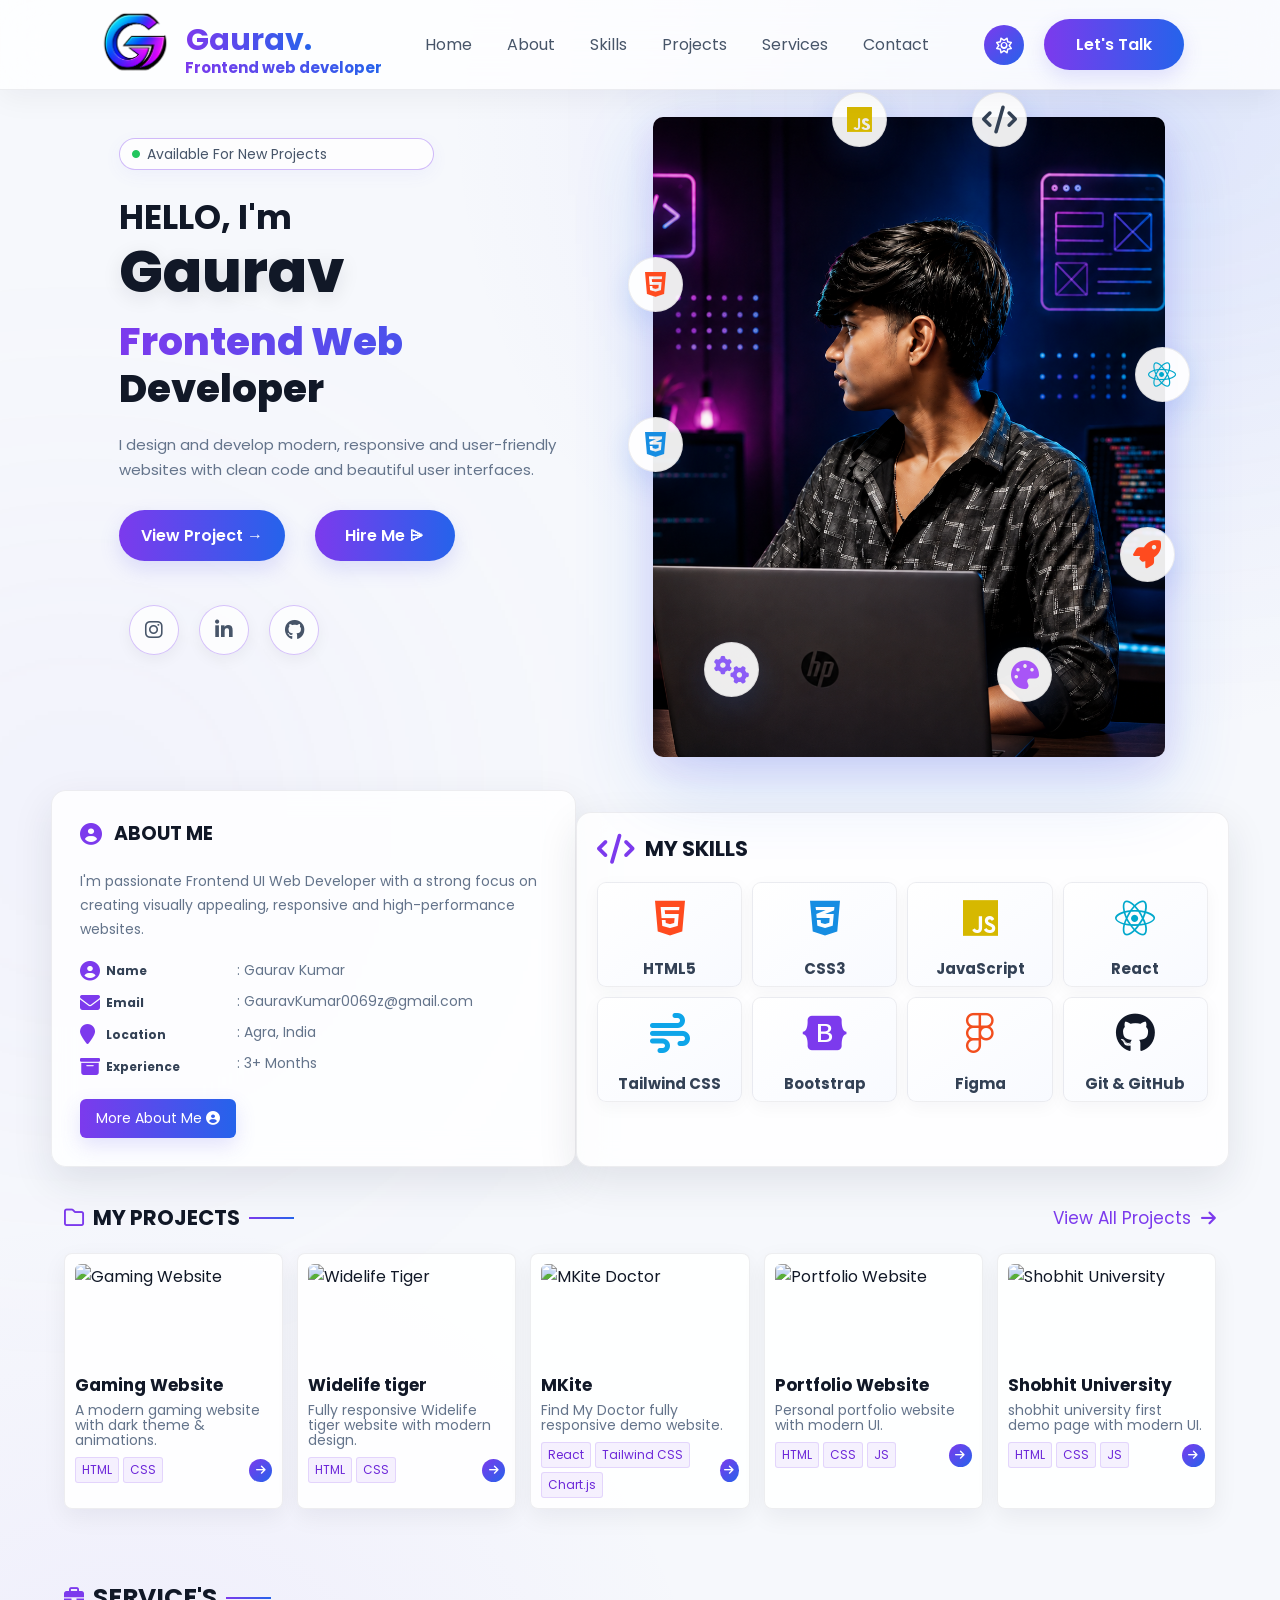
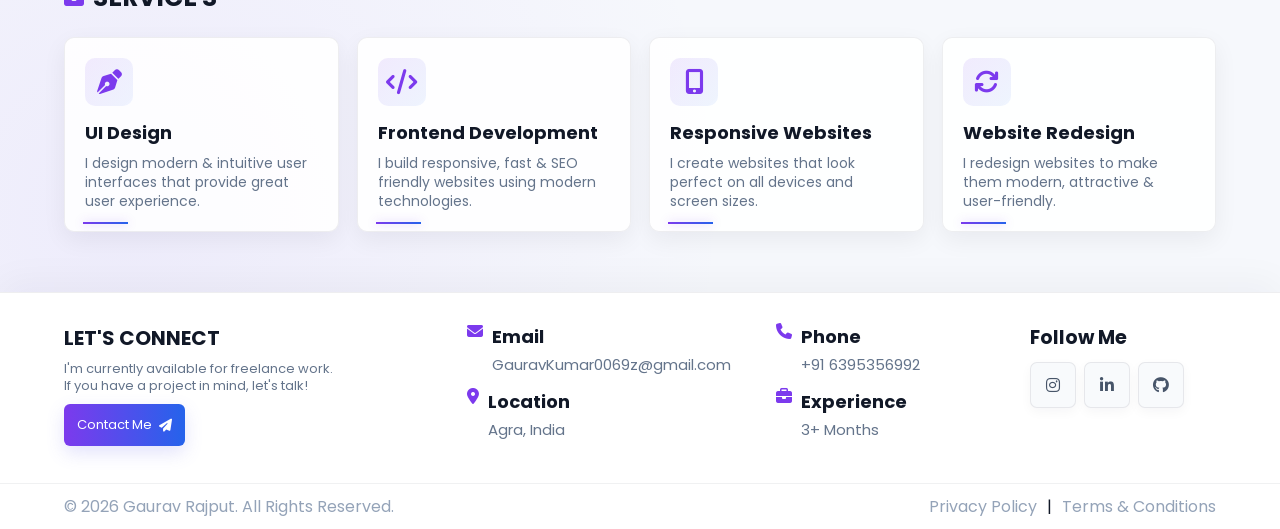
==== commit ec18936e: "commit" ====
--- a/moon.html
+++ b/moon.html
@@ -335,13 +335,13 @@
 
                 <div class="about-values">
 
-                    <p style="font-size: 14px; margin-left: 10px;">: Gaurav Kumar</p>
-
-                    <p style="font-size: 14px; margin-left: 10px;">: GauravKumar0069z@gmail.com</p>
-
-                    <p style="font-size: 14px; margin-left: 10px;">: Agra, India</p>
-
-                    <p style="font-size: 14px; margin-left: 10px;">: 3+ Months</p>
+                    <p style="font-size: 14px;">: Gaurav Kumar</p>
+
+                    <p style="font-size: 14px;">: GauravKumar0069z@gmail.com</p>
+
+                    <p style="font-size: 14px;">: Agra, India</p>
+
+                    <p style="font-size: 14px;">: 3+ Months</p>
 
                 </div>
 
--- a/moon.css
+++ b/moon.css
@@ -865,7 +865,7 @@
 
          flex-direction: column;
 
-         gap: 17px;
+         gap: 13px;
      }
 
      .about-labels div {
@@ -2342,13 +2342,13 @@
 
              flex-direction: column;
 
-             gap: 13px;
+             gap: 17px;
          }
 
          .about-labels div {
              height: 18px;
 
-             gap: 5px;
+             gap: 1px;
          }
 
          .about-labels i {
@@ -2703,7 +2703,7 @@
          }
 
          .footer-container{
-        grid-template-columns:1fr 1fr;
+        grid-template-columns:1fr .6fr;
         gap:20px 12px;
         padding:27px 15px 18px;
     }
